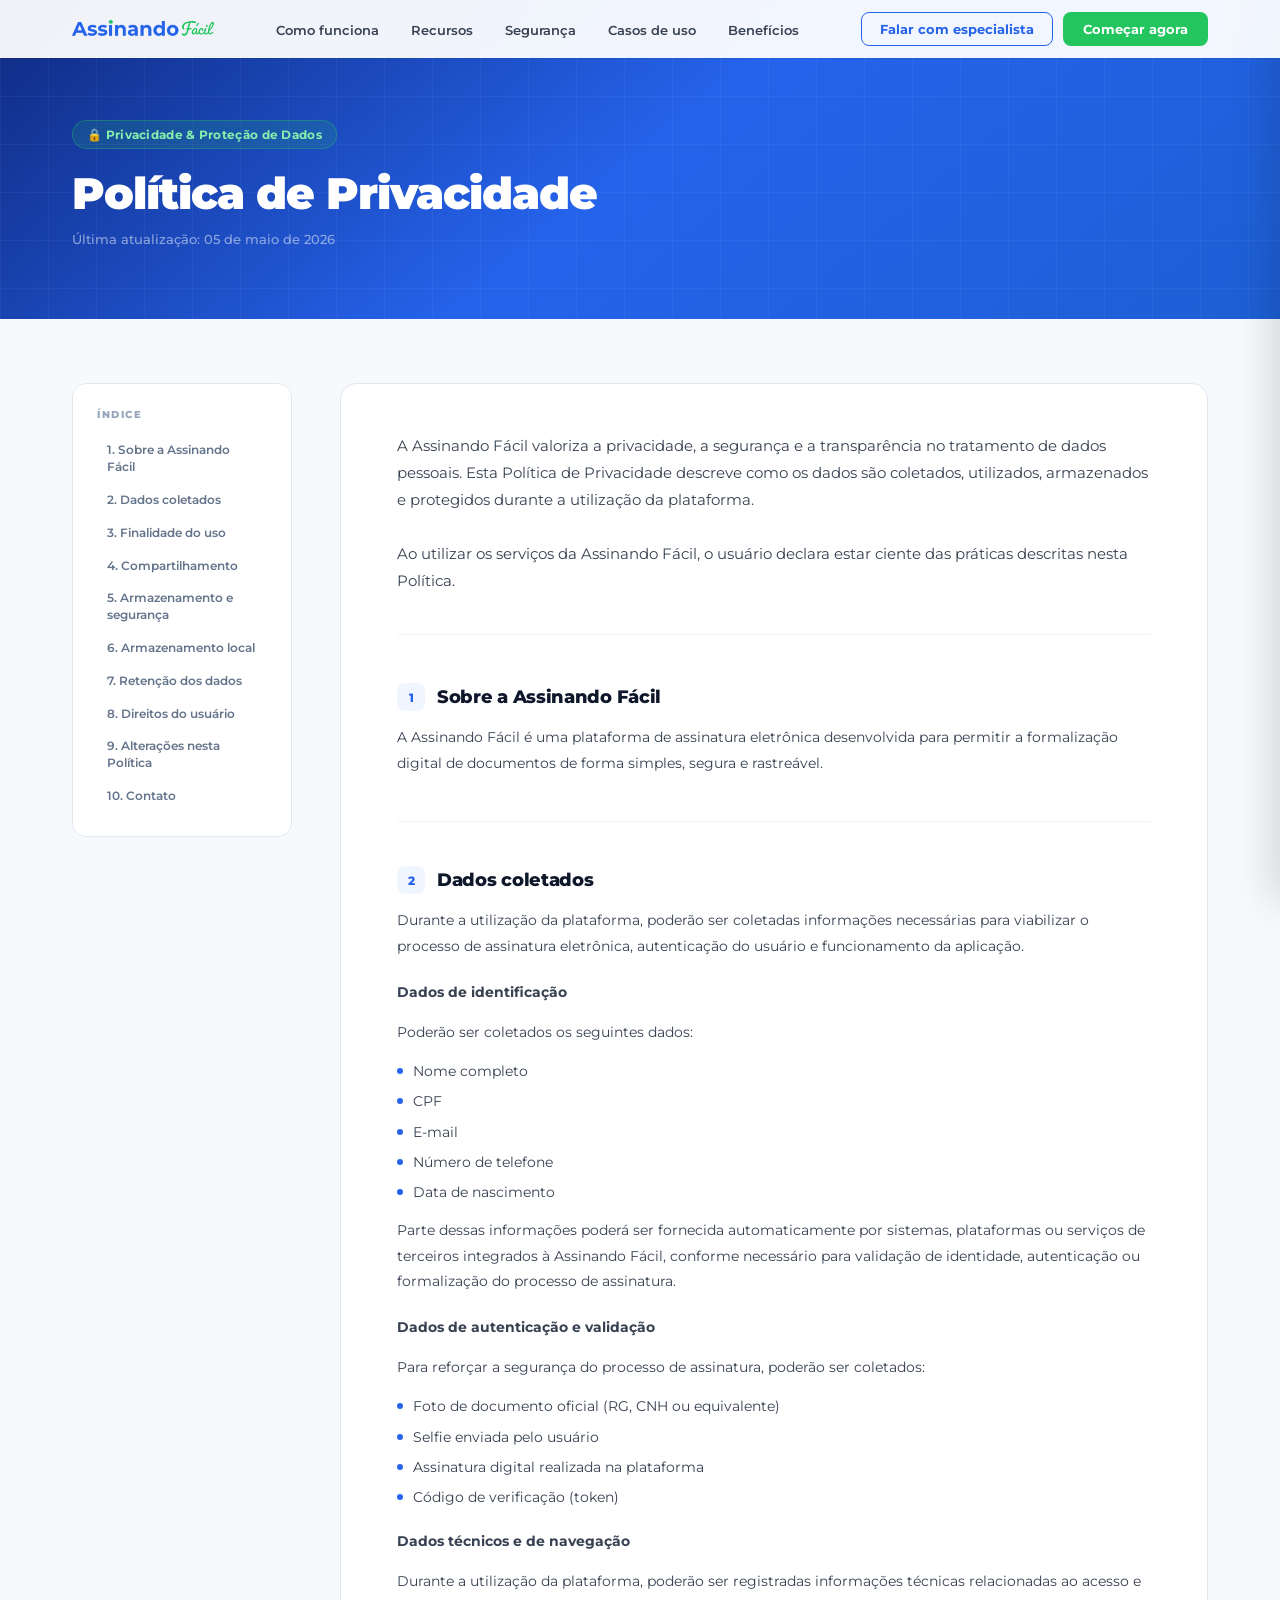
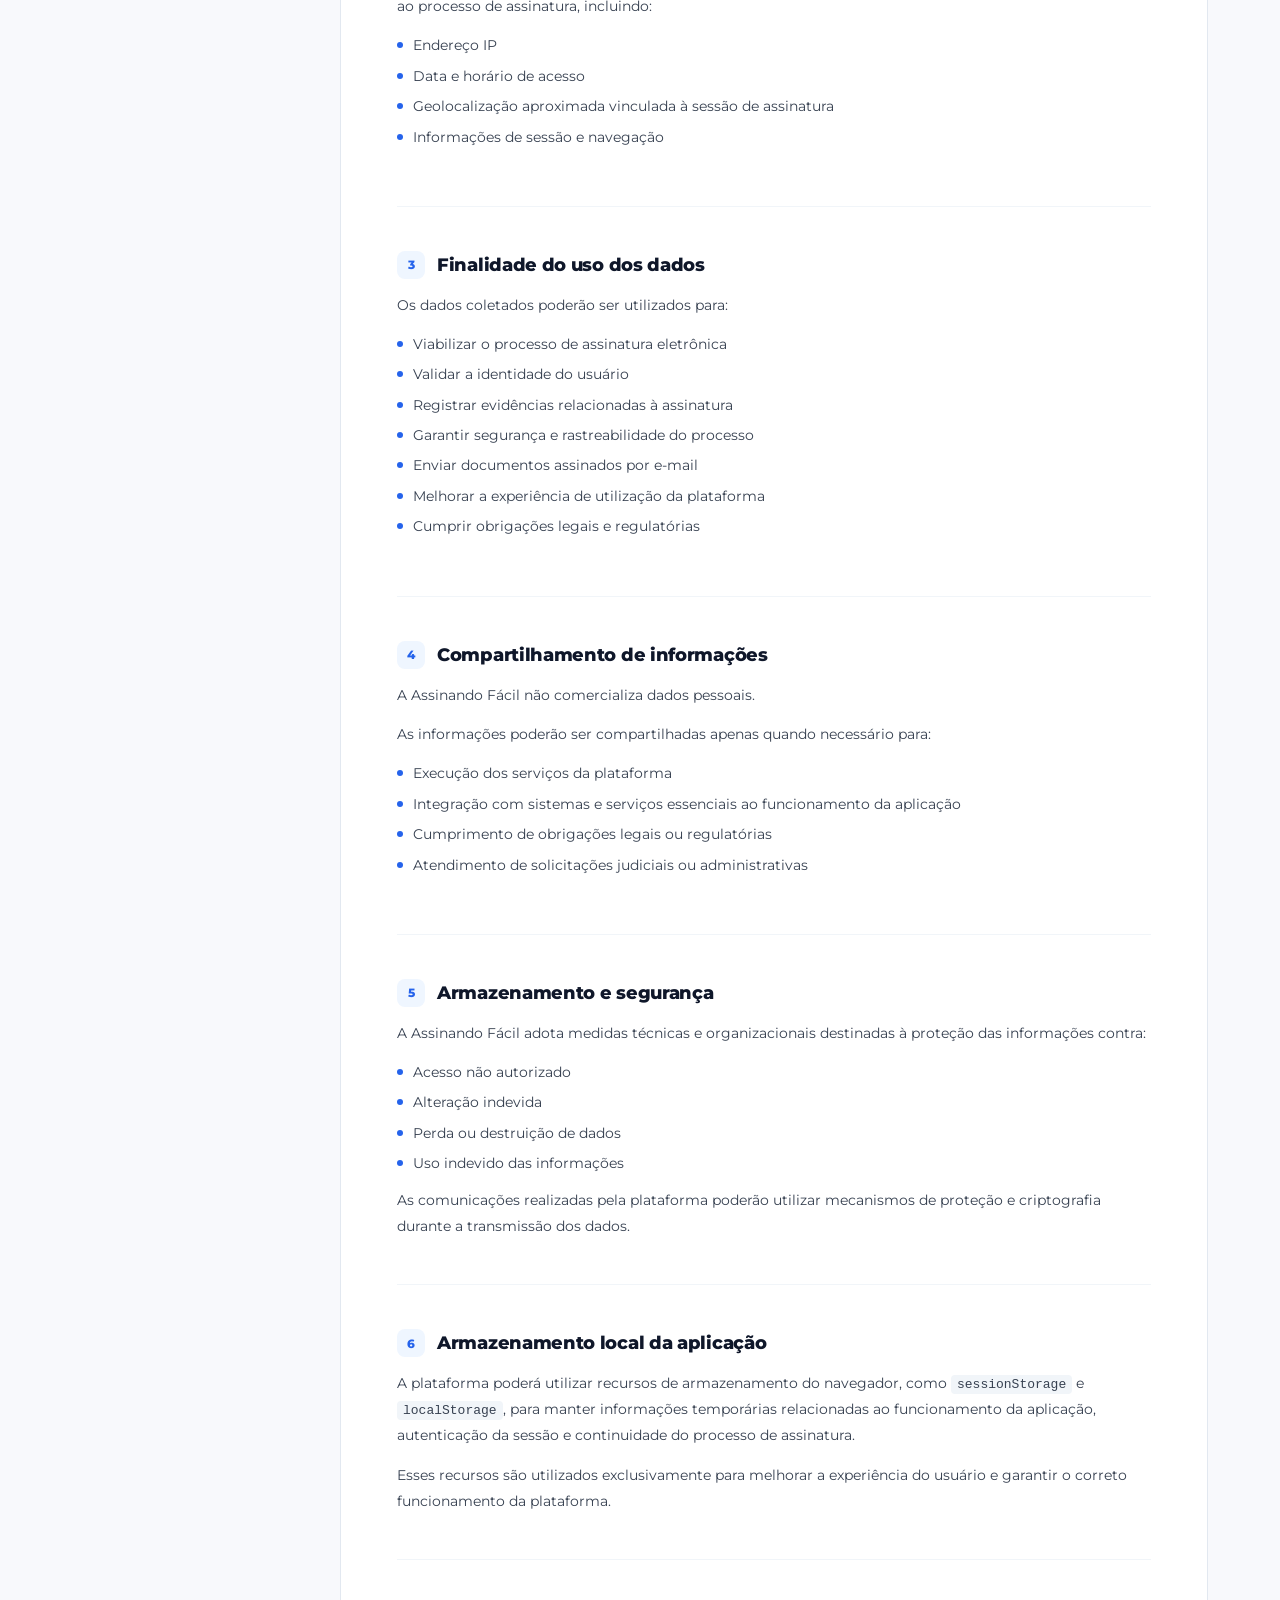
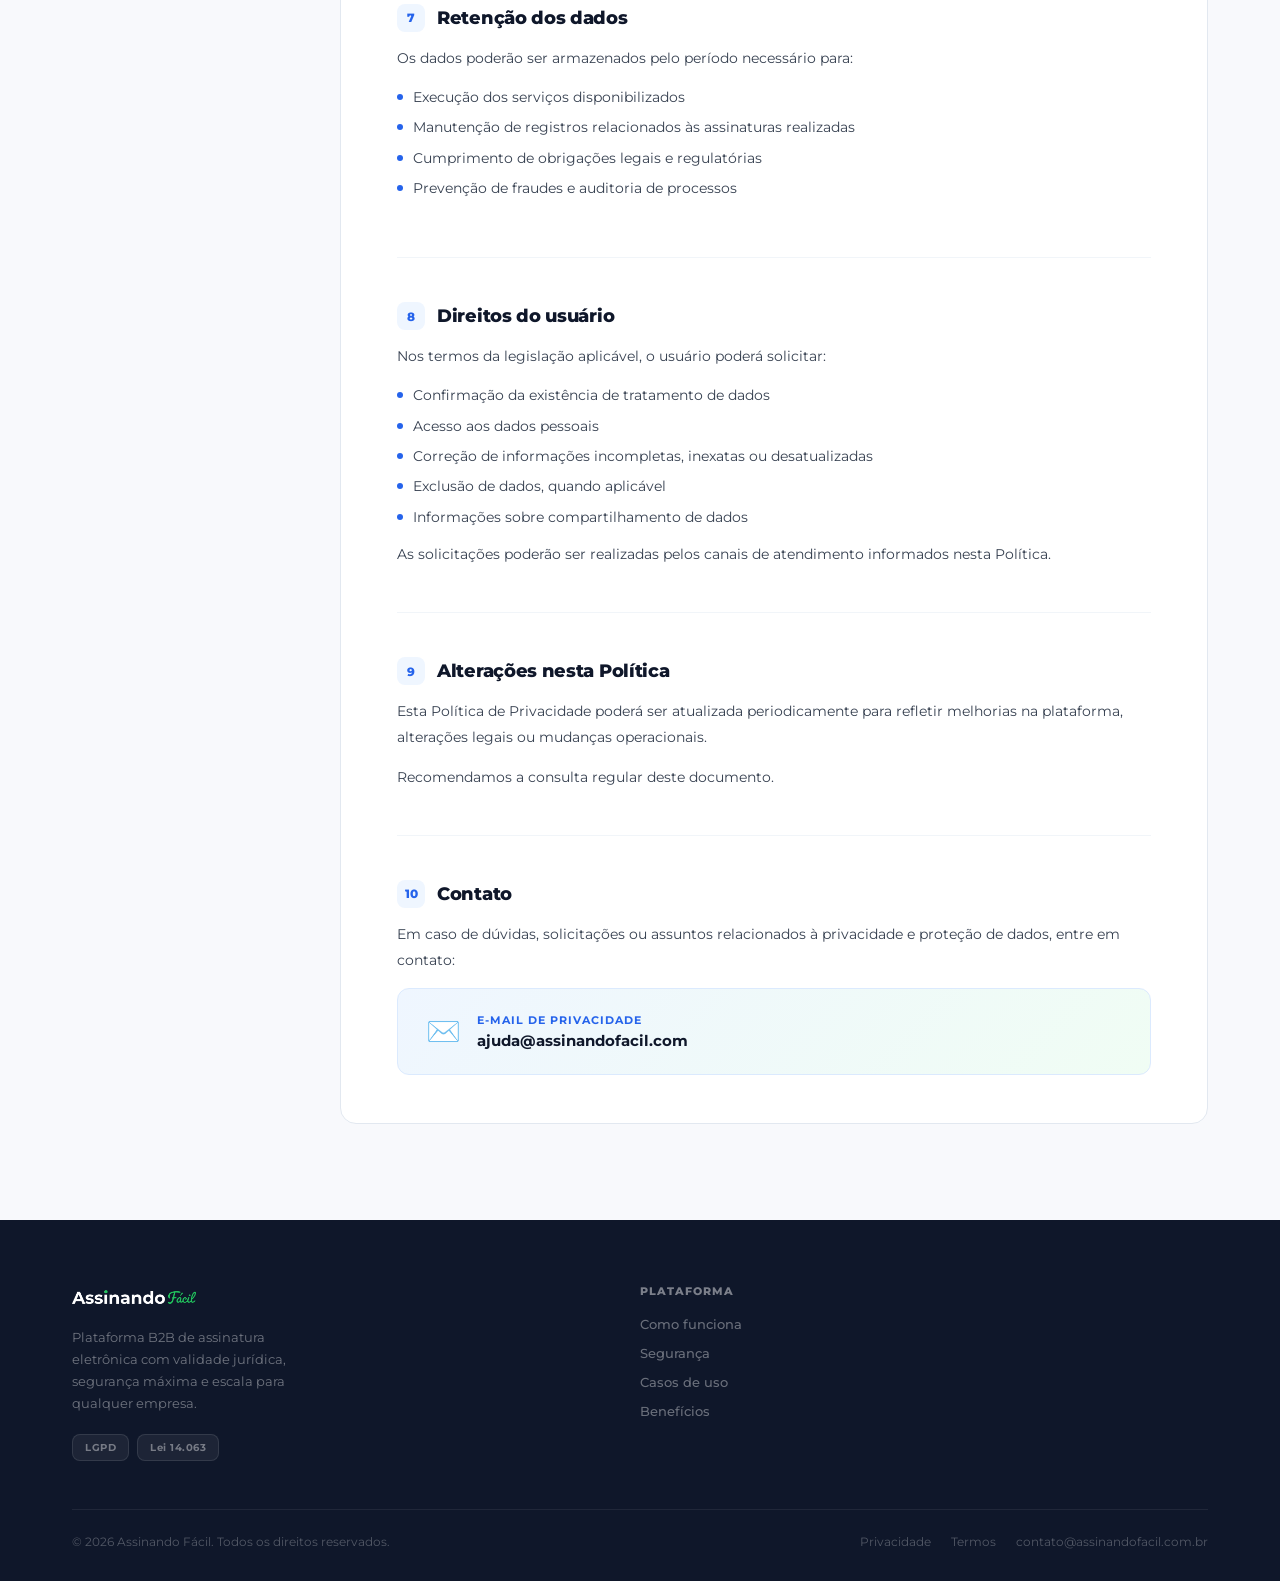
==== politica-de-privacidade/index.html @ 8077ba06 "Add legal pages: Privacy Policy and Terms of Use - Create legal.css for shared styles across legal p" ====
<!DOCTYPE html>
<html lang="pt-BR">
<head>
  <meta charset="UTF-8">
  <meta name="viewport" content="width=device-width, initial-scale=1.0">
  <title>Política de Privacidade — Assinando Fácil</title>
  <link rel="preconnect" href="https://fonts.googleapis.com">
  <link href="https://fonts.googleapis.com/css2?family=Montserrat:wght@400;500;600;700;800;900&display=swap" rel="stylesheet">
  <link rel="apple-touch-icon" sizes="180x180" href="../img/icons/apple-icon-180x180.png">
  <link rel="icon" type="image/png" sizes="32x32" href="../img/icons/favicon-32x32.png">
  <link rel="icon" type="image/png" sizes="16x16" href="../img/icons/favicon-16x16.png">
  <link rel="shortcut icon" href="../img/icons/favicon.ico">
  <link rel="manifest" href="../manifest.json">
  <meta name="theme-color" content="#ffffff">
  <link rel="stylesheet" href="../css/styles.css">
  <link rel="stylesheet" href="../css/legal.css">
</head>
<body>

<!-- NAVBAR -->
<nav id="navbar" class="scrolled">
  <div class="container">
    <div class="nav-inner">
      <a href="../" class="nav-logo">
        <img src="../img/logo.png" alt="Assinando Fácil" id="nav-logo-img">
      </a>
      <ul class="nav-links">
        <li><a href="../#how-it-works">Como funciona</a></li>
        <li><a href="../#features">Recursos</a></li>
        <li><a href="../#security">Segurança</a></li>
        <li><a href="../#use-cases">Casos de uso</a></li>
        <li><a href="../#benefits">Benefícios</a></li>
      </ul>
      <div class="nav-actions">
        <a href="https://api.whatsapp.com/send/?phone=5544991230976" target="_blank" rel="noopener" class="btn-nav-login">Falar com especialista</a>
        <a href="../#cta" class="btn-nav-cta">Começar agora</a>
      </div>
      <button class="nav-hamburger" id="nav-hamburger" aria-label="Menu" aria-expanded="false">
        <span></span><span></span><span></span>
      </button>
    </div>
  </div>
</nav>

<!-- MOBILE MENU -->
<div class="mobile-menu" id="mobile-menu" aria-hidden="true">
  <ul class="mobile-menu-links">
    <li><a href="../#how-it-works">Como funciona</a></li>
    <li><a href="../#features">Recursos</a></li>
    <li><a href="../#security">Segurança</a></li>
    <li><a href="../#use-cases">Casos de uso</a></li>
    <li><a href="../#benefits">Benefícios</a></li>
  </ul>
  <div class="mobile-menu-actions">
    <a href="https://api.whatsapp.com/send/?phone=5544991230976" target="_blank" rel="noopener" class="mobile-menu-btn-wpp">
      <svg xmlns="http://www.w3.org/2000/svg" width="18" height="18" viewBox="0 0 24 24" fill="currentColor"><path d="M17.472 14.382c-.297-.149-1.758-.867-2.03-.967-.273-.099-.471-.148-.67.15-.197.297-.767.966-.94 1.164-.173.199-.347.223-.644.075-.297-.15-1.255-.463-2.39-1.475-.883-.788-1.48-1.761-1.653-2.059-.173-.297-.018-.458.13-.606.134-.133.298-.347.446-.52.149-.174.198-.298.298-.497.099-.198.05-.371-.025-.52-.075-.149-.669-1.612-.916-2.207-.242-.579-.487-.5-.669-.51-.173-.008-.371-.01-.57-.01-.198 0-.52.074-.792.372-.272.297-1.04 1.016-1.04 2.479 0 1.462 1.065 2.875 1.213 3.074.149.198 2.096 3.2 5.077 4.487.709.306 1.262.489 1.694.625.712.227 1.36.195 1.871.118.571-.085 1.758-.719 2.006-1.413.248-.694.248-1.289.173-1.413-.074-.124-.272-.198-.57-.347m-5.421 7.403h-.004a9.87 9.87 0 01-5.031-1.378l-.361-.214-3.741.982.998-3.648-.235-.374a9.86 9.86 0 01-1.51-5.26c.001-5.45 4.436-9.884 9.888-9.884 2.64 0 5.122 1.03 6.988 2.898a9.825 9.825 0 012.893 6.994c-.003 5.45-4.437 9.884-9.885 9.884m8.413-18.297A11.815 11.815 0 0012.05 0C5.495 0 .16 5.335.157 11.892c0 2.096.547 4.142 1.588 5.945L.057 24l6.305-1.654a11.882 11.882 0 005.683 1.448h.005c6.554 0 11.89-5.335 11.893-11.893a11.821 11.821 0 00-3.48-8.413z"/></svg>
      Falar com especialista
    </a>
    <a href="../#cta" class="mobile-menu-btn-cta">Começar agora</a>
  </div>
</div>
<div class="mobile-menu-overlay" id="mobile-menu-overlay"></div>

<!-- HERO -->
<section class="legal-hero">
  <div class="container">
    <div class="legal-hero-inner">
      <div class="legal-hero-eyebrow">🔒 Privacidade &amp; Proteção de Dados</div>
      <h1 class="legal-hero-title">Política de Privacidade</h1>
      <p class="legal-hero-date">Última atualização: 05 de maio de 2026</p>
    </div>
  </div>
</section>

<!-- CONTENT -->
<div class="legal-body">
  <div class="container">
    <div class="legal-layout">

      <aside class="legal-index">
        <div class="legal-index-title">Índice</div>
        <ul class="legal-index-list">
          <li><a href="#sobre">1. Sobre a Assinando Fácil</a></li>
          <li><a href="#dados-coletados">2. Dados coletados</a></li>
          <li><a href="#finalidade">3. Finalidade do uso</a></li>
          <li><a href="#compartilhamento">4. Compartilhamento</a></li>
          <li><a href="#seguranca">5. Armazenamento e segurança</a></li>
          <li><a href="#armazenamento-local">6. Armazenamento local</a></li>
          <li><a href="#retencao">7. Retenção dos dados</a></li>
          <li><a href="#direitos">8. Direitos do usuário</a></li>
          <li><a href="#alteracoes">9. Alterações nesta Política</a></li>
          <li><a href="#contato">10. Contato</a></li>
        </ul>
      </aside>

      <article class="legal-content">

        <p class="legal-intro">
          A Assinando Fácil valoriza a privacidade, a segurança e a transparência no tratamento de dados pessoais. Esta Política de Privacidade descreve como os dados são coletados, utilizados, armazenados e protegidos durante a utilização da plataforma.<br><br>
          Ao utilizar os serviços da Assinando Fácil, o usuário declara estar ciente das práticas descritas nesta Política.
        </p>

        <div class="legal-section" id="sobre">
          <div class="legal-section-header">
            <div class="legal-section-num">1</div>
            <h2 class="legal-section-title">Sobre a Assinando Fácil</h2>
          </div>
          <p>A Assinando Fácil é uma plataforma de assinatura eletrônica desenvolvida para permitir a formalização digital de documentos de forma simples, segura e rastreável.</p>
        </div>

        <div class="legal-section" id="dados-coletados">
          <div class="legal-section-header">
            <div class="legal-section-num">2</div>
            <h2 class="legal-section-title">Dados coletados</h2>
          </div>
          <p>Durante a utilização da plataforma, poderão ser coletadas informações necessárias para viabilizar o processo de assinatura eletrônica, autenticação do usuário e funcionamento da aplicação.</p>

          <p class="legal-subsection-title">Dados de identificação</p>
          <p>Poderão ser coletados os seguintes dados:</p>
          <ul class="legal-list">
            <li>Nome completo</li>
            <li>CPF</li>
            <li>E-mail</li>
            <li>Número de telefone</li>
            <li>Data de nascimento</li>
          </ul>
          <p>Parte dessas informações poderá ser fornecida automaticamente por sistemas, plataformas ou serviços de terceiros integrados à Assinando Fácil, conforme necessário para validação de identidade, autenticação ou formalização do processo de assinatura.</p>

          <p class="legal-subsection-title">Dados de autenticação e validação</p>
          <p>Para reforçar a segurança do processo de assinatura, poderão ser coletados:</p>
          <ul class="legal-list">
            <li>Foto de documento oficial (RG, CNH ou equivalente)</li>
            <li>Selfie enviada pelo usuário</li>
            <li>Assinatura digital realizada na plataforma</li>
            <li>Código de verificação (token)</li>
          </ul>

          <p class="legal-subsection-title">Dados técnicos e de navegação</p>
          <p>Durante a utilização da plataforma, poderão ser registradas informações técnicas relacionadas ao acesso e ao processo de assinatura, incluindo:</p>
          <ul class="legal-list">
            <li>Endereço IP</li>
            <li>Data e horário de acesso</li>
            <li>Geolocalização aproximada vinculada à sessão de assinatura</li>
            <li>Informações de sessão e navegação</li>
          </ul>
        </div>

        <div class="legal-section" id="finalidade">
          <div class="legal-section-header">
            <div class="legal-section-num">3</div>
            <h2 class="legal-section-title">Finalidade do uso dos dados</h2>
          </div>
          <p>Os dados coletados poderão ser utilizados para:</p>
          <ul class="legal-list">
            <li>Viabilizar o processo de assinatura eletrônica</li>
            <li>Validar a identidade do usuário</li>
            <li>Registrar evidências relacionadas à assinatura</li>
            <li>Garantir segurança e rastreabilidade do processo</li>
            <li>Enviar documentos assinados por e-mail</li>
            <li>Melhorar a experiência de utilização da plataforma</li>
            <li>Cumprir obrigações legais e regulatórias</li>
          </ul>
        </div>

        <div class="legal-section" id="compartilhamento">
          <div class="legal-section-header">
            <div class="legal-section-num">4</div>
            <h2 class="legal-section-title">Compartilhamento de informações</h2>
          </div>
          <p>A Assinando Fácil não comercializa dados pessoais.</p>
          <p>As informações poderão ser compartilhadas apenas quando necessário para:</p>
          <ul class="legal-list">
            <li>Execução dos serviços da plataforma</li>
            <li>Integração com sistemas e serviços essenciais ao funcionamento da aplicação</li>
            <li>Cumprimento de obrigações legais ou regulatórias</li>
            <li>Atendimento de solicitações judiciais ou administrativas</li>
          </ul>
        </div>

        <div class="legal-section" id="seguranca">
          <div class="legal-section-header">
            <div class="legal-section-num">5</div>
            <h2 class="legal-section-title">Armazenamento e segurança</h2>
          </div>
          <p>A Assinando Fácil adota medidas técnicas e organizacionais destinadas à proteção das informações contra:</p>
          <ul class="legal-list">
            <li>Acesso não autorizado</li>
            <li>Alteração indevida</li>
            <li>Perda ou destruição de dados</li>
            <li>Uso indevido das informações</li>
          </ul>
          <p>As comunicações realizadas pela plataforma poderão utilizar mecanismos de proteção e criptografia durante a transmissão dos dados.</p>
        </div>

        <div class="legal-section" id="armazenamento-local">
          <div class="legal-section-header">
            <div class="legal-section-num">6</div>
            <h2 class="legal-section-title">Armazenamento local da aplicação</h2>
          </div>
          <p>A plataforma poderá utilizar recursos de armazenamento do navegador, como <code class="legal-code">sessionStorage</code> e <code class="legal-code">localStorage</code>, para manter informações temporárias relacionadas ao funcionamento da aplicação, autenticação da sessão e continuidade do processo de assinatura.</p>
          <p>Esses recursos são utilizados exclusivamente para melhorar a experiência do usuário e garantir o correto funcionamento da plataforma.</p>
        </div>

        <div class="legal-section" id="retencao">
          <div class="legal-section-header">
            <div class="legal-section-num">7</div>
            <h2 class="legal-section-title">Retenção dos dados</h2>
          </div>
          <p>Os dados poderão ser armazenados pelo período necessário para:</p>
          <ul class="legal-list">
            <li>Execução dos serviços disponibilizados</li>
            <li>Manutenção de registros relacionados às assinaturas realizadas</li>
            <li>Cumprimento de obrigações legais e regulatórias</li>
            <li>Prevenção de fraudes e auditoria de processos</li>
          </ul>
        </div>

        <div class="legal-section" id="direitos">
          <div class="legal-section-header">
            <div class="legal-section-num">8</div>
            <h2 class="legal-section-title">Direitos do usuário</h2>
          </div>
          <p>Nos termos da legislação aplicável, o usuário poderá solicitar:</p>
          <ul class="legal-list">
            <li>Confirmação da existência de tratamento de dados</li>
            <li>Acesso aos dados pessoais</li>
            <li>Correção de informações incompletas, inexatas ou desatualizadas</li>
            <li>Exclusão de dados, quando aplicável</li>
            <li>Informações sobre compartilhamento de dados</li>
          </ul>
          <p>As solicitações poderão ser realizadas pelos canais de atendimento informados nesta Política.</p>
        </div>

        <div class="legal-section" id="alteracoes">
          <div class="legal-section-header">
            <div class="legal-section-num">9</div>
            <h2 class="legal-section-title">Alterações nesta Política</h2>
          </div>
          <p>Esta Política de Privacidade poderá ser atualizada periodicamente para refletir melhorias na plataforma, alterações legais ou mudanças operacionais.</p>
          <p>Recomendamos a consulta regular deste documento.</p>
        </div>

        <div class="legal-section" id="contato">
          <div class="legal-section-header">
            <div class="legal-section-num">10</div>
            <h2 class="legal-section-title">Contato</h2>
          </div>
          <p>Em caso de dúvidas, solicitações ou assuntos relacionados à privacidade e proteção de dados, entre em contato:</p>
          <div class="legal-contact-box">
            <div class="legal-contact-icon">✉️</div>
            <div>
              <div class="legal-contact-label">E-mail de privacidade</div>
              <div class="legal-contact-email">ajuda@assinandofacil.com</div>
            </div>
          </div>
        </div>

      </article>
    </div>
  </div>
</div>

<!-- FOOTER -->
<footer>
  <div class="container">
    <div class="footer-grid">
      <div>
        <div class="footer-logo"><img src="../img/logo-branco.png" alt="Assinando Fácil"></div>
        <p class="footer-desc">Plataforma B2B de assinatura eletrônica com validade jurídica, segurança máxima e escala para qualquer empresa.</p>
        <div class="footer-seals">
          <div class="footer-seal">LGPD</div>
          <div class="footer-seal">Lei 14.063</div>
        </div>
      </div>
      <div>
        <div class="footer-col-title">Plataforma</div>
        <ul class="footer-links">
          <li><a href="../#how-it-works">Como funciona</a></li>
          <li><a href="../#security">Segurança</a></li>
          <li><a href="../#use-cases">Casos de uso</a></li>
          <li><a href="../#benefits">Benefícios</a></li>
        </ul>
      </div>
      <div></div>
    </div>
    <div class="footer-bottom">
      <p class="footer-copy">© 2026 Assinando Fácil. Todos os direitos reservados.</p>
      <nav class="footer-legal">
        <a href="../politica-de-privacidade/" aria-current="page">Privacidade</a>
        <a href="../termos-de-uso/">Termos</a>
        <a href="mailto:contato@assinandofacil.com.br">contato@assinandofacil.com.br</a>
      </nav>
    </div>
  </div>
</footer>

<script src="../js/legal.js"></script>
</body>
</html>
---- css/styles.css ----
*, *::before, *::after { box-sizing: border-box; margin: 0; padding: 0; }
html { scroll-behavior: smooth; overflow-x: hidden; }
body { font-family: 'Montserrat', sans-serif; color: #1F2937; background: #fff; overflow-x: hidden; -webkit-font-smoothing: antialiased; }
img { max-width: 100%; display: block; }
a { text-decoration: none; color: inherit; }

:root {
  --blue: #2563EB;
  --blue-dark: #1a40a5;
  --blue-light: #EFF6FF;
  --green: #22C55E;
  --green-dark: #16a34a;
  --dark: #0F172A;
  --gray: #64748B;
  --border: #E2E8F0;
  --shadow-sm: 0 1px 3px rgba(0,0,0,0.08),0 2px 8px rgba(0,0,0,0.05);
  --shadow-md: 0 4px 16px rgba(0,0,0,0.10),0 1px 4px rgba(0,0,0,0.06);
  --shadow-lg: 0 8px 32px rgba(0,0,0,0.14),0 2px 8px rgba(0,0,0,0.06);
  --radius: 10px;
  --radius-lg: 16px;
  --radius-xl: 24px;
}

.container { max-width: 1200px; margin: 0 auto; padding: 0 32px; }

/* ANIMATIONS */
@keyframes fadeUp { from { opacity:0; transform:translateY(28px); } to { opacity:1; transform:translateY(0); } }
@keyframes fadeIn { from { opacity:0; } to { opacity:1; } }
@keyframes floatCard { 0%,100% { transform:translateY(0) rotate(1deg); } 50% { transform:translateY(-12px) rotate(1deg); } }
@keyframes floatCardAlt { 0%,100% { transform:translateY(0) rotate(-1.5deg); } 50% { transform:translateY(-8px) rotate(-1.5deg); } }
@keyframes pulse-dot { 0%,100% { box-shadow:0 0 0 0 rgba(34,197,94,0.45); } 50% { box-shadow:0 0 0 7px rgba(34,197,94,0); } }
@keyframes stepCycle { 0%,14% { opacity:1; } 16%,100% { opacity:0; } }

.animate-fade-up { opacity:0; animation:fadeUp 0.7s ease forwards; }
.delay-1 { animation-delay:0.1s; } .delay-2 { animation-delay:0.2s; }
.delay-3 { animation-delay:0.3s; } .delay-4 { animation-delay:0.4s; }

.reveal { opacity:0; transform:translateY(24px); transition:opacity 0.6s ease,transform 0.6s ease; }
.reveal.visible { opacity:1; transform:translateY(0); }
.reveal-delay-1 { transition-delay:0.1s; } .reveal-delay-2 { transition-delay:0.2s; }
.reveal-delay-3 { transition-delay:0.3s; } .reveal-delay-4 { transition-delay:0.4s; }

/* NAVBAR */
#navbar { position:fixed; top:0; left:0; right:0; z-index:1000; padding:18px 0; transition:padding 0.3s,background 0.3s,box-shadow 0.3s; }
#navbar.scrolled { padding:12px 0; background:rgba(255,255,255,0.94); backdrop-filter:blur(16px); box-shadow:0 1px 0 rgba(0,0,0,0.07); }
.nav-inner { display:flex; align-items:center; justify-content:space-between; gap:24px; }
.nav-logo { display:flex; align-items:center; }
.nav-logo img { height:32px; width:auto; transition:opacity 0.2s; }
.nav-links { display:flex; align-items:center; gap:32px; list-style:none; }
.nav-links a { font-size:13px; font-weight:600; color:rgba(255,255,255,0.85); transition:color 0.2s; position:relative; }
#navbar.scrolled .nav-links a { color:#374151; }
.nav-links a::after { content:''; position:absolute; bottom:-2px; left:0; right:0; height:2px; background:var(--green); border-radius:1px; transform:scaleX(0); transition:transform 0.2s; }
.nav-links a:hover::after { transform:scaleX(1); }
.nav-links a:hover { color:white; }
#navbar.scrolled .nav-links a:hover { color:var(--blue); }
.nav-actions { display:flex; align-items:center; gap:10px; }
.btn-nav-login { padding:8px 18px; border-radius:8px; font-size:13px; font-weight:700; font-family:'Montserrat',sans-serif; cursor:pointer; text-decoration:none; border:1.5px solid rgba(255,255,255,0.4); color:white; background:transparent; transition:all 0.2s; }
#navbar.scrolled .btn-nav-login { border-color:var(--blue); color:var(--blue); }
.btn-nav-login:hover { background:rgba(255,255,255,0.15); }
#navbar.scrolled .btn-nav-login:hover { background:var(--blue-light); }
.btn-nav-cta { padding:9px 20px; border-radius:8px; font-size:13px; font-weight:700; font-family:'Montserrat',sans-serif; cursor:pointer; border:none; background:var(--green); color:white; transition:all 0.2s; text-decoration:none; }
.btn-nav-cta:hover { background:var(--green-dark); transform:translateY(-1px); box-shadow:0 4px 12px rgba(34,197,94,0.35); }
.nav-hamburger { display:none; flex-direction:column; gap:5px; cursor:pointer; padding:4px; background:none; border:none; z-index:1001; }
.nav-hamburger span { display:block; width:22px; height:2px; background:white; border-radius:1px; transition:all 0.3s; }
#navbar.scrolled .nav-hamburger span { background:var(--dark); }
.nav-hamburger.open span:nth-child(1) { transform:translateY(7px) rotate(45deg); }
.nav-hamburger.open span:nth-child(2) { opacity:0; }
.nav-hamburger.open span:nth-child(3) { transform:translateY(-7px) rotate(-45deg); }

/* MOBILE MENU */
.mobile-menu-overlay { display:none; position:fixed; inset:0; background:rgba(0,0,0,0.45); z-index:998; backdrop-filter:blur(2px); }
.mobile-menu-overlay.open { display:block; }
.mobile-menu { position:fixed; top:0; right:0; bottom:0; width:min(320px,85vw); background:white; z-index:999; transform:translateX(100%); transition:transform 0.3s cubic-bezier(0.4,0,0.2,1); padding:88px 28px 40px; display:flex; flex-direction:column; gap:32px; box-shadow:-8px 0 40px rgba(0,0,0,0.15); }
.mobile-menu.open { transform:translateX(0); }
.mobile-menu-links { list-style:none; display:flex; flex-direction:column; gap:4px; }
.mobile-menu-links a { display:block; padding:14px 0; font-size:16px; font-weight:700; color:var(--dark); text-decoration:none; border-bottom:1px solid #f1f5f9; transition:color 0.2s; }
.mobile-menu-links a:hover { color:var(--blue); }
.mobile-menu-actions { display:flex; flex-direction:column; gap:12px; margin-top:auto; }
.mobile-menu-btn-wpp { display:flex; align-items:center; justify-content:center; gap:8px; background:#25D366; color:white; padding:14px; border-radius:var(--radius); font-size:14px; font-weight:700; text-decoration:none; }
.mobile-menu-btn-cta { display:flex; align-items:center; justify-content:center; background:var(--blue); color:white; padding:14px; border-radius:var(--radius); font-size:14px; font-weight:700; text-decoration:none; }

/* HERO */
#hero { min-height:100vh; background:linear-gradient(140deg,#0f2980 0%,var(--blue) 50%,#1d5fd4 100%); position:relative; display:flex; align-items:center; overflow:hidden; padding:120px 0 80px; }
.hero-bg-grid { position:absolute; inset:0; background-image:linear-gradient(rgba(255,255,255,0.04) 1px,transparent 1px),linear-gradient(90deg,rgba(255,255,255,0.04) 1px,transparent 1px); background-size:48px 48px; pointer-events:none; }
.hero-bg-circle { position:absolute; border-radius:50%; pointer-events:none; }
.hero-bg-c1 { width:600px; height:600px; background:rgba(255,255,255,0.04); top:-200px; right:-100px; }
.hero-bg-c2 { width:400px; height:400px; background:rgba(34,197,94,0.08); bottom:-100px; left:-80px; }
.hero-inner { display:grid; grid-template-columns:1fr 1fr; gap:64px; align-items:center; position:relative; z-index:1; }
.hero-badge { display:inline-flex; align-items:center; gap:8px; background:rgba(34,197,94,0.15); border:1px solid rgba(34,197,94,0.35); border-radius:100px; padding:6px 14px; margin-bottom:24px; font-size:12px; font-weight:700; color:#86efac; letter-spacing:0.3px; }
.hero-badge-dot { width:7px; height:7px; background:var(--green); border-radius:50%; animation:pulse-dot 2s ease-in-out infinite; flex-shrink:0; }
.hero-title { font-size:clamp(36px,4vw,54px); font-weight:900; line-height:1.08; color:white; letter-spacing:-1.5px; margin-bottom:20px; }
.hero-title em { font-style:normal; color:var(--green); }
.hero-desc { font-size:16px; color:rgba(255,255,255,0.78); line-height:1.72; margin-bottom:36px; max-width:480px; }
.hero-actions { display:flex; align-items:center; gap:14px; margin-bottom:36px; flex-wrap:wrap; }
.btn-hero-primary { display:inline-flex; align-items:center; gap:8px; padding:14px 28px; background:var(--green); color:white; border:none; border-radius:var(--radius); font-family:'Montserrat',sans-serif; font-size:14px; font-weight:700; cursor:pointer; text-decoration:none; transition:all 0.2s; box-shadow:0 4px 20px rgba(34,197,94,0.4); }
.btn-hero-primary:hover { background:var(--green-dark); transform:translateY(-2px); box-shadow:0 8px 28px rgba(34,197,94,0.5); }
.btn-hero-outline { display:inline-flex; align-items:center; gap:8px; padding:13px 24px; background:rgba(255,255,255,0.1); color:white; border:1.5px solid rgba(255,255,255,0.3); border-radius:var(--radius); font-family:'Montserrat',sans-serif; font-size:14px; font-weight:700; cursor:pointer; text-decoration:none; transition:all 0.2s; }
.btn-hero-outline:hover { background:rgba(255,255,255,0.18); border-color:rgba(255,255,255,0.6); }
.hero-trust { display:flex; align-items:center; gap:24px; flex-wrap:wrap; }
.hero-trust-item { display:flex; align-items:center; gap:8px; font-size:12px; font-weight:600; color:rgba(255,255,255,0.65); }
.hero-trust-icon { width:20px; height:20px; background:rgba(34,197,94,0.2); border:1px solid rgba(34,197,94,0.4); border-radius:50%; display:flex; align-items:center; justify-content:center; font-size:10px; color:var(--green); flex-shrink:0; }

/* HERO VISUAL */
.hero-visual { position:relative; height:460px; }
.hero-card { position:absolute; background:white; border-radius:var(--radius-lg); box-shadow:var(--shadow-lg); padding:20px 24px; font-size:13px; }
.hero-card-main { width:300px; top:40px; left:20px; animation:floatCard 5s ease-in-out infinite; }
.hero-card-sm { width:220px; bottom:60px; right:0; animation:floatCardAlt 4s ease-in-out infinite 0.5s; }
.hero-card-badge { display:inline-flex; align-items:center; gap:6px; background:#dcfce7; color:var(--green-dark); font-size:11px; font-weight:700; padding:4px 10px; border-radius:20px; margin-bottom:14px; }
.hero-card-title { font-size:14px; font-weight:700; color:var(--dark); margin-bottom:12px; }
.hero-card-step { display:flex; align-items:center; gap:10px; padding:6px 0; border-bottom:1px solid #f1f5f9; font-size:12px; color:#374151; }
.hero-card-step:last-child { border-bottom:none; }
.step-check { width:20px; height:20px; border-radius:50%; display:flex; align-items:center; justify-content:center; flex-shrink:0; font-size:10px; font-weight:700; }
.step-check.done { background:var(--green); color:white; }
.step-check.active { background:#eff6ff; border:2px solid var(--blue); color:var(--blue); }
.step-check.pending { background:#f1f5f9; color:#94a3b8; }
.hero-card-notification { position:absolute; top:-5px; right:-5px; background:var(--green); color:white; font-size:10px; font-weight:700; padding:3px 8px; border-radius:20px; white-space:nowrap; }
.hero-card-sm-icon { font-size:28px; margin-bottom:8px; }
.hero-card-sm-label { font-size:11px; color:var(--gray); margin-bottom:4px; font-weight:600; }
.hero-card-sm-val { font-size:22px; font-weight:900; color:var(--dark); letter-spacing:-1px; }
.hero-card-sm-sub { font-size:11px; color:var(--green-dark); font-weight:600; margin-top:2px; }

/* SOCIAL PROOF */
#social-proof { padding:32px 0; background:#f8f9fc; border-top:1px solid var(--border); border-bottom:1px solid var(--border); }
.social-proof-inner { display:flex; align-items:center; justify-content:center; gap:48px; flex-wrap:wrap; }
.stat-item { text-align:center; }
.stat-number { font-size:28px; font-weight:900; color:var(--blue); letter-spacing:-1px; line-height:1; }
.stat-label { font-size:12px; font-weight:600; color:var(--gray); margin-top:4px; }
.stat-divider { width:1px; height:40px; background:var(--border); }

/* SECTION COMMONS */
section { padding:96px 0; }
.section-eyebrow { font-size:11px; font-weight:800; text-transform:uppercase; letter-spacing:1.5px; color:var(--blue); margin-bottom:12px; }
.section-title { font-size:clamp(28px,3vw,40px); font-weight:800; color:var(--dark); line-height:1.15; letter-spacing:-0.5px; margin-bottom:16px; }
.section-desc { font-size:16px; color:var(--gray); line-height:1.7; max-width:540px; }
.section-header { margin-bottom:64px; }
.section-header.centered { text-align:center; }
.section-header.centered .section-desc { margin:0 auto; }

/* HOW IT WORKS */
#how-it-works { background:white; }
.steps-grid { display:grid; grid-template-columns:repeat(3,1fr); gap:28px; position:relative; }
.steps-grid::before { content:''; position:absolute; top:28px; left:calc(16.5% + 20px); right:calc(16.5% + 20px); height:2px; background:linear-gradient(90deg,var(--blue) 0%,var(--green) 100%); opacity:0.18; z-index:0; }
.step-item { text-align:center; position:relative; z-index:1; }
.step-num-wrap { width:56px; height:56px; margin:0 auto 20px; }
.step-num { width:56px; height:56px; background:var(--blue-light); color:var(--blue); border-radius:50%; display:flex; align-items:center; justify-content:center; font-size:18px; font-weight:900; border:2px solid rgba(37,99,235,0.15); transition:all 0.3s; }
.step-item:hover .step-num { background:var(--blue); color:white; transform:scale(1.1); box-shadow:0 8px 20px rgba(37,99,235,0.3); }
.step-num.success { background:#dcfce7; color:var(--green-dark); border-color:rgba(34,197,94,0.2); }
.step-item:hover .step-num.success { background:var(--green); color:white; box-shadow:0 8px 20px rgba(34,197,94,0.3); }
.step-title { font-size:15px; font-weight:700; color:var(--dark); margin-bottom:8px; }
.step-desc { font-size:13px; color:var(--gray); line-height:1.6; }

/* FEATURES */
#features { background:#f8f9fc; }
.features-grid { display:grid; grid-template-columns:repeat(3,1fr); gap:20px; }
.feature-card { background:white; border-radius:var(--radius-lg); border:1px solid var(--border); padding:28px; transition:all 0.3s; position:relative; overflow:hidden; }
.feature-card::before { content:''; position:absolute; inset:0; background:linear-gradient(135deg,var(--blue-light) 0%,transparent 60%); opacity:0; transition:opacity 0.3s; }
.feature-card:hover { border-color:rgba(37,99,235,0.2); box-shadow:var(--shadow-md); transform:translateY(-4px); }
.feature-card:hover::before { opacity:1; }
.feature-icon-wrap { width:52px; height:52px; border-radius:14px; display:flex; align-items:center; justify-content:center; font-size:22px; margin-bottom:18px; position:relative; z-index:1; }
.feature-title { font-size:15px; font-weight:700; color:var(--dark); margin-bottom:8px; position:relative; z-index:1; }
.feature-desc { font-size:13px; color:var(--gray); line-height:1.65; position:relative; z-index:1; }

/* DEMO */
#demo { background:linear-gradient(160deg,#0f2980 0%,var(--blue) 100%); position:relative; overflow:hidden; }
#demo::before { content:''; position:absolute; width:500px; height:500px; background:rgba(255,255,255,0.04); border-radius:50%; top:-200px; right:-100px; }
.demo-inner { display:grid; grid-template-columns:1fr 1fr; gap:64px; align-items:center; position:relative; z-index:1; }
.demo-left .section-eyebrow { color:#86efac; }
.demo-left .section-title { color:white; }
.demo-left .section-desc { color:rgba(255,255,255,0.7); max-width:420px; }
.demo-steps { margin-top:24px; display:flex; flex-direction:column; gap:6px; }
.demo-step-btn { display:flex; align-items:flex-start; gap:12px; background:rgba(255,255,255,0.06); border:1px solid rgba(255,255,255,0.08); border-radius:12px; padding:10px 14px; cursor:pointer; transition:all 0.2s; text-align:left; width:100%; font-family:'Montserrat',sans-serif; }
.demo-step-btn:hover { background:rgba(255,255,255,0.1); border-color:rgba(255,255,255,0.15); }
.demo-step-btn.active { background:rgba(255,255,255,0.13); border-color:rgba(255,255,255,0.22); }
.demo-step-num-badge { width:24px; height:24px; border-radius:50%; background:rgba(255,255,255,0.12); color:rgba(255,255,255,0.65); font-size:11px; font-weight:800; display:flex; align-items:center; justify-content:center; flex-shrink:0; transition:all 0.2s; margin-top:1px; }
.demo-step-btn.active .demo-step-num-badge { background:var(--green); color:white; }
.demo-step-btn-title { font-size:12px; font-weight:700; color:rgba(255,255,255,0.75); margin-bottom:2px; line-height:1.3; }
.demo-step-btn.active .demo-step-btn-title { color:white; }
.demo-step-btn-desc { font-size:11px; color:rgba(255,255,255,0.42); line-height:1.4; }
.mockup-screen { display:none; }
.mockup-screen.active { display:flex; min-height:220px; }
.doc-line { height:3px; border-radius:2px; background:#e2e8f0; margin-bottom:5px; }
.mform-group { margin-bottom:9px; }
.mform-label { font-size:9px; font-weight:700; text-transform:uppercase; letter-spacing:0.5px; color:#64748b; display:block; margin-bottom:4px; }
.mform-input { display:flex; align-items:center; gap:6px; width:100%; padding:7px 10px; border:1.5px solid #e2e8f0; border-radius:7px; font-size:11px; color:#374151; background:white; font-family:'Montserrat',sans-serif; font-weight:500; }
.card-illus-wrap { display:flex; gap:12px; }
.card-illus { flex:1; }
.card-illus-label { font-size:10px; font-weight:700; color:#374151; margin-bottom:6px; }
.card-illus-btn { display:block; width:100%; margin-top:6px; padding:6px; background:#2563EB; color:white; border:none; border-radius:6px; font-size:10px; font-weight:700; font-family:'Montserrat',sans-serif; cursor:pointer; text-align:center; }
.otp-inputs { display:flex; gap:7px; justify-content:center; margin:14px 0 12px; }
.otp-box { width:30px; height:36px; border:1.5px solid #e2e8f0; border-radius:7px; background:white; }

/* DEMO MOCKUP */
.demo-mockup { background:white; border-radius:var(--radius-xl); overflow:hidden; box-shadow:0 24px 64px rgba(0,0,0,0.35); }
.mockup-topbar { background:#f8f9fc; border-bottom:1px solid var(--border); padding:12px 16px; display:flex; align-items:center; gap:8px; }
.mockup-dot { width:10px; height:10px; border-radius:50%; }
.mockup-title-bar { flex:1; background:white; border:1px solid var(--border); border-radius:20px; padding:4px 12px; font-size:11px; color:#94a3b8; margin:0 8px; }
.mockup-progress { height:3px; background:#f1f5f9; }
.mockup-progress-fill { height:3px; background:var(--blue); transition:width 0.5s ease; }
.mockup-header { padding:14px 20px; border-bottom:1px solid #f1f5f9; display:flex; align-items:center; justify-content:space-between; }
.mockup-step-title { font-size:14px; font-weight:700; color:var(--dark); }
.mockup-step-sub { font-size:11px; color:var(--gray); margin-top:1px; }
.mockup-content { display:flex; min-height:220px; }
.mockup-main { flex:1; padding:20px; }
.mockup-sidebar { width:160px; border-left:1px solid #f1f5f9; padding:16px; background:#fafbfd; }
.mockup-sidebar-title { font-size:12px; font-weight:700; margin-bottom:2px; color:var(--dark); }
.mockup-sidebar-sub { font-size:10px; color:var(--gray); margin-bottom:14px; }
.mockup-step-item { display:flex; align-items:center; gap:8px; padding:5px 0; }
.mockup-step-dot { width:18px; height:18px; border-radius:50%; display:flex; align-items:center; justify-content:center; font-size:8px; font-weight:700; flex-shrink:0; }
.mockup-step-dot.done { background:var(--green); color:white; }
.mockup-step-dot.active { border:2px solid var(--blue); color:var(--blue); background:white; }
.mockup-step-dot.pending { background:#f1f5f9; color:#cbd5e1; }
.mockup-step-label { font-size:10px; }
.mockup-step-label.done { color:var(--green-dark); font-weight:600; }
.mockup-step-label.active { color:var(--blue); font-weight:700; }
.mockup-step-label.pending { color:var(--gray); }
.mockup-step-connector { width:2px; height:6px; background:#e2e8f0; margin:0 0 0 8px; border-radius:1px; }
.mockup-step-connector.done { background:var(--green); opacity:0.4; }

/* SECURITY */
#security { background:var(--dark); }
.security-inner { display:grid; grid-template-columns:1fr 1fr; gap:80px; align-items:center; }
.security-eyebrow { font-size:11px; font-weight:800; text-transform:uppercase; letter-spacing:1.5px; color:var(--green); margin-bottom:12px; }
.security-title { font-size:clamp(26px,3vw,38px); font-weight:800; color:white; line-height:1.15; letter-spacing:-0.5px; margin-bottom:18px; }
.security-desc { font-size:15px; color:rgba(255,255,255,0.6); line-height:1.75; margin-bottom:32px; }
.compliance-box { background:rgba(255,255,255,0.05); border:1px solid rgba(255,255,255,0.08); border-radius:14px; padding:20px 24px; }
.compliance-title { font-size:11px; font-weight:700; color:var(--green); text-transform:uppercase; letter-spacing:1px; margin-bottom:14px; }
.compliance-item { display:flex; align-items:center; gap:10px; margin-bottom:10px; }
.compliance-check { width:18px; height:18px; border-radius:50%; background:rgba(34,197,94,0.18); display:flex; align-items:center; justify-content:center; flex-shrink:0; font-size:9px; color:var(--green); font-weight:700; }
.compliance-text { font-size:13px; color:rgba(255,255,255,0.75); }
.security-cards { display:grid; grid-template-columns:1fr 1fr; gap:14px; }
.security-card { background:rgba(255,255,255,0.04); border:1px solid rgba(255,255,255,0.07); border-radius:16px; padding:24px; transition:background 0.25s; }
.security-card:hover { background:rgba(255,255,255,0.08); }
.security-card-icon { width:44px; height:44px; border-radius:12px; background:rgba(37,99,235,0.25); display:flex; align-items:center; justify-content:center; font-size:18px; margin-bottom:14px; }
.security-card-title { font-size:14px; font-weight:700; color:white; margin-bottom:7px; line-height:1.3; }
.security-card-desc { font-size:12px; color:rgba(255,255,255,0.5); line-height:1.6; }

/* USE CASES */
#use-cases { background:white; }
.use-cases-tabs { display:flex; gap:6px; margin-bottom:40px; flex-wrap:wrap; }
.use-case-tab { padding:9px 18px; border-radius:99px; font-size:13px; font-weight:600; font-family:'Montserrat',sans-serif; cursor:pointer; border:1.5px solid var(--border); background:white; color:#374151; transition:all 0.2s; }
.use-case-tab.active { background:var(--blue); color:white; border-color:var(--blue); }
.use-case-tab:hover:not(.active) { border-color:var(--blue); color:var(--blue); }
.use-case-panel { display:none; }
.use-case-panel.active { display:grid; grid-template-columns:1fr 1fr; gap:56px; align-items:center; animation:fadeIn 0.3s ease; }
.use-case-tags { display:flex; gap:8px; flex-wrap:wrap; margin-bottom:20px; }
.use-case-tag { background:var(--blue-light); color:var(--blue); font-size:12px; font-weight:600; padding:4px 12px; border-radius:99px; }
.use-case-title { font-size:26px; font-weight:800; color:var(--dark); margin-bottom:14px; letter-spacing:-0.3px; }
.use-case-desc { font-size:15px; color:var(--gray); line-height:1.75; margin-bottom:28px; }
.use-case-features { display:flex; flex-direction:column; gap:10px; }
.use-case-feat { display:flex; align-items:center; gap:10px; font-size:14px; color:#374151; }
.use-case-feat-check { width:20px; height:20px; border-radius:50%; background:rgba(34,197,94,0.15); display:flex; align-items:center; justify-content:center; font-size:10px; color:var(--green); font-weight:700; flex-shrink:0; }
.use-case-visual { background:#f8f9fc; border-radius:20px; padding:32px; border:1px solid var(--border); min-height:280px; display:flex; align-items:center; justify-content:center; }

/* BENEFITS */
#benefits { background:#f8f9fc; }
.benefits-grid { display:grid; grid-template-columns:repeat(3,1fr); gap:20px; }
.benefit-card { background:white; border-radius:var(--radius-lg); padding:28px; border:1px solid var(--border); transition:all 0.25s; }
.benefit-card:hover { transform:translateY(-3px); box-shadow:var(--shadow-md); }
.benefit-icon { width:48px; height:48px; border-radius:14px; display:flex; align-items:center; justify-content:center; font-size:20px; margin-bottom:16px; }
.benefit-title { font-size:16px; font-weight:700; color:var(--dark); margin-bottom:8px; }
.benefit-desc { font-size:13px; color:var(--gray); line-height:1.7; }
.logos-strip { margin-top:60px; text-align:center; }
.logos-label { font-size:11px; font-weight:700; text-transform:uppercase; letter-spacing:1.5px; color:#CBD5E1; margin-bottom:28px; }
.logos-row { display:flex; justify-content:center; gap:12px; flex-wrap:wrap; }
.logo-pill { background:#F1F5F9; border-radius:8px; padding:9px 20px; font-size:12px; font-weight:700; color:#94A3B8; letter-spacing:0.5px; }

/* CTA */
#cta { background:linear-gradient(135deg,var(--blue) 0%,#1d4ed8 100%); position:relative; overflow:hidden; }
#cta::before { content:''; position:absolute; width:440px; height:440px; background:rgba(255,255,255,0.05); border-radius:50%; top:-140px; right:-100px; }
#cta::after { content:''; position:absolute; width:300px; height:300px; background:rgba(255,255,255,0.04); border-radius:50%; bottom:-80px; left:-60px; }
.cta-inner { text-align:center; position:relative; z-index:1; max-width:680px; margin:0 auto; }
.cta-badge { display:inline-flex; align-items:center; gap:8px; background:rgba(255,255,255,0.12); border-radius:99px; padding:6px 16px; margin-bottom:28px; font-size:12px; font-weight:600; color:white; }
.cta-badge-dot { width:7px; height:7px; border-radius:50%; background:var(--green); animation:pulse-dot 2s ease-in-out infinite; }
.cta-title { font-size:clamp(30px,4.5vw,50px); font-weight:900; color:white; line-height:1.1; margin-bottom:20px; letter-spacing:-1px; }
.cta-desc { font-size:17px; color:rgba(255,255,255,0.8); line-height:1.7; margin-bottom:44px; }
.cta-actions { display:flex; gap:14px; justify-content:center; flex-wrap:wrap; margin-bottom:32px; }
.btn-cta-primary { background:var(--green); color:white; padding:15px 34px; border-radius:var(--radius); font-size:15px; font-weight:700; display:inline-flex; align-items:center; gap:8px; box-shadow:0 4px 20px rgba(34,197,94,0.55); transition:transform 0.2s; text-decoration:none; }
.btn-cta-primary:hover { transform:translateY(-2px); }
.btn-cta-outline { background:rgba(255,255,255,0.12); color:white; padding:15px 34px; border-radius:var(--radius); font-size:15px; font-weight:600; border:1.5px solid rgba(255,255,255,0.25); backdrop-filter:blur(8px); transition:background 0.2s; text-decoration:none; }
.btn-cta-outline:hover { background:rgba(255,255,255,0.2); }
.cta-trust { display:flex; justify-content:center; gap:28px; flex-wrap:wrap; }
.cta-trust-item { display:flex; align-items:center; gap:7px; font-size:12px; color:rgba(255,255,255,0.7); font-weight:500; }
.cta-check { color:var(--green); font-size:13px; font-weight:700; }
.cta-specialists { display:flex; align-items:center; justify-content:center; gap:14px; margin-bottom:36px; background:rgba(255,255,255,0.08); border:1px solid rgba(255,255,255,0.14); border-radius:16px; padding:14px 24px; width:fit-content; margin-left:auto; margin-right:auto; backdrop-filter:blur(8px); }
.cta-spec-avatars { display:flex; }
.cta-spec-avatar { width:36px; height:36px; border-radius:50%; border:2px solid rgba(255,255,255,0.3); background:var(--blue); display:flex; align-items:center; justify-content:center; font-size:16px; margin-left:-10px; }
.cta-spec-avatar:first-child { margin-left:0; }
.cta-spec-info { display:flex; flex-direction:column; gap:2px; text-align:left; }
.cta-spec-online { font-size:13px; font-weight:700; color:white; display:flex; align-items:center; gap:6px; }
.cta-spec-dot { width:8px; height:8px; border-radius:50%; background:#22C55E; display:inline-block; animation:pulse-dot 2s ease-in-out infinite; }
.cta-spec-time { font-size:11px; color:rgba(255,255,255,0.6); }

/* FOOTER */
footer { background:var(--dark); padding:64px 0 32px; }
.footer-grid { display:grid; grid-template-columns:2fr 1fr 1fr; gap:48px; padding-bottom:48px; border-bottom:1px solid rgba(255,255,255,0.07); }
.footer-logo img { height:28px; width:auto; margin-bottom:14px; }
.footer-desc { font-size:13px; color:rgba(255,255,255,0.4); line-height:1.7; max-width:260px; margin-bottom:20px; }
.footer-seals { display:flex; gap:8px; }
.footer-seal { background:rgba(255,255,255,0.06); border:1px solid rgba(255,255,255,0.1); border-radius:8px; padding:6px 12px; font-size:10px; font-weight:700; color:rgba(255,255,255,0.4); letter-spacing:0.5px; }
.footer-col-title { font-size:11px; font-weight:800; text-transform:uppercase; letter-spacing:1px; color:rgba(255,255,255,0.45); margin-bottom:16px; }
.footer-links { list-style:none; display:flex; flex-direction:column; gap:10px; }
.footer-links a { color:rgba(255,255,255,0.38); font-size:13px; font-weight:500; transition:color 0.2s; }
.footer-links a:hover { color:white; }
.footer-bottom { padding-top:24px; display:flex; align-items:center; justify-content:space-between; gap:16px; flex-wrap:wrap; }
.footer-copy { font-size:12px; color:rgba(255,255,255,0.28); }
.footer-legal { display:flex; gap:20px; }
.footer-legal a { font-size:12px; color:rgba(255,255,255,0.28); transition:color 0.2s; }
.footer-legal a:hover { color:rgba(255,255,255,0.6); }

/* RESPONSIVE */
@media(max-width:1024px) {
  .hero-inner { grid-template-columns:1fr; }
  .hero-visual { display:none; }
  .demo-inner { grid-template-columns:1fr; }
  .security-inner { grid-template-columns:1fr; gap:48px; }
  .contact-inner { grid-template-columns:1fr; }
  .footer-grid { grid-template-columns:1fr 1fr; }
}
@media(max-width:768px) {
  .container { padding:0 20px; }
  section { padding:64px 0; overflow-x:hidden; }
  #hero { padding-top:80px; padding-bottom:60px; }
  .nav-links,.nav-actions { display:none; }
  .nav-hamburger { display:flex; }
  .features-grid { grid-template-columns:1fr; }
  .steps-grid { grid-template-columns:1fr; }
  .steps-grid::before { display:none; }
  .benefits-grid { grid-template-columns:1fr; }
  .security-cards { grid-template-columns:1fr; }
  .footer-grid { grid-template-columns:1fr; gap:32px; }
  .footer-bottom { flex-direction:column; text-align:center; }
  .use-case-panel.active { grid-template-columns:1fr; }
  .mockup-sidebar { display:none; }
}
---- css/legal.css ----
/* Legal pages — shared styles (privacy policy, terms of use) */

/* overflow-x: hidden on html breaks position:sticky — clip fixes it */
html, body { overflow-x: clip; }

body { background: #f8f9fc; }

/* ─── Hero ─────────────────────────────────────────────── */
.legal-hero {
  background: linear-gradient(140deg, #0f2980 0%, #2563EB 50%, #1d5fd4 100%);
  padding: 120px 0 72px;
  position: relative;
  overflow: hidden;
}
.legal-hero::before {
  content: '';
  position: absolute;
  inset: 0;
  background-image:
    linear-gradient(rgba(255,255,255,0.04) 1px, transparent 1px),
    linear-gradient(90deg, rgba(255,255,255,0.04) 1px, transparent 1px);
  background-size: 48px 48px;
  pointer-events: none;
}
.legal-hero-inner { position: relative; z-index: 1; }

.legal-hero-eyebrow {
  display: inline-flex;
  align-items: center;
  gap: 8px;
  background: rgba(34,197,94,0.15);
  border: 1px solid rgba(34,197,94,0.35);
  border-radius: 100px;
  padding: 6px 14px;
  margin-bottom: 20px;
  font-size: 12px;
  font-weight: 700;
  color: #86efac;
  letter-spacing: 0.3px;
}
.legal-hero-title {
  font-size: clamp(28px, 3.5vw, 44px);
  font-weight: 900;
  color: white;
  line-height: 1.1;
  letter-spacing: -1px;
  margin-bottom: 14px;
}
.legal-hero-date {
  font-size: 13px;
  color: rgba(255,255,255,0.5);
  font-weight: 500;
}

/* ─── Body layout ───────────────────────────────────────── */
.legal-body { padding: 64px 0 96px; }

.legal-layout {
  display: grid;
  grid-template-columns: 220px 1fr;
  gap: 48px;
  align-items: start;
}

/* ─── Sidebar index ──────────────────────────────────────── */
.legal-index {
  position: sticky;
  top: 92px;
  background: white;
  border: 1px solid #E2E8F0;
  border-radius: 14px;
  padding: 24px;
}
.legal-index-title {
  font-size: 10px;
  font-weight: 800;
  text-transform: uppercase;
  letter-spacing: 1.5px;
  color: #94a3b8;
  margin-bottom: 14px;
}
.legal-index-list {
  list-style: none;
  display: flex;
  flex-direction: column;
  gap: 2px;
}
.legal-index-list a {
  display: block;
  padding: 7px 10px;
  font-size: 12px;
  font-weight: 600;
  color: #64748b;
  border-radius: 8px;
  transition: all 0.15s;
  line-height: 1.4;
}
.legal-index-list a:hover { background: #EFF6FF; color: #2563EB; }

/* ─── Content ───────────────────────────────────────────── */
.legal-content {
  background: white;
  border-radius: 16px;
  border: 1px solid #E2E8F0;
  padding: 48px 56px;
}

.legal-intro {
  font-size: 15px;
  color: #374151;
  line-height: 1.8;
  margin-bottom: 48px;
  padding-bottom: 40px;
  border-bottom: 1px solid #f1f5f9;
}

/* ─── Sections ──────────────────────────────────────────── */
.legal-section {
  margin-bottom: 44px;
  padding-bottom: 44px;
  border-bottom: 1px solid #f1f5f9;
  scroll-margin-top: 100px;
}
.legal-section:last-child {
  border-bottom: none;
  margin-bottom: 0;
  padding-bottom: 0;
}

.legal-section-header {
  display: flex;
  align-items: center;
  gap: 12px;
  margin-bottom: 14px;
}
.legal-section-num {
  display: inline-flex;
  align-items: center;
  justify-content: center;
  width: 28px;
  height: 28px;
  background: #EFF6FF;
  color: #2563EB;
  border-radius: 8px;
  font-size: 12px;
  font-weight: 800;
  flex-shrink: 0;
}
.legal-section-title {
  font-size: 18px;
  font-weight: 800;
  color: #0F172A;
  letter-spacing: -0.3px;
  margin-bottom: 0;
}

.legal-section p {
  font-size: 14px;
  color: #374151;
  line-height: 1.85;
  margin-bottom: 14px;
}
.legal-section p:last-child { margin-bottom: 0; }

.legal-subsection-title {
  font-size: 13px;
  font-weight: 700;
  color: #0F172A;
  margin: 20px 0 8px;
}

.legal-list {
  list-style: none;
  display: flex;
  flex-direction: column;
  gap: 8px;
  margin-bottom: 14px;
}
.legal-list li {
  display: flex;
  align-items: flex-start;
  gap: 10px;
  font-size: 14px;
  color: #374151;
  line-height: 1.6;
}
.legal-list li::before {
  content: '';
  width: 6px;
  height: 6px;
  background: #2563EB;
  border-radius: 50%;
  margin-top: 8px;
  flex-shrink: 0;
}

/* ─── Contact box ───────────────────────────────────────── */
.legal-contact-box {
  background: linear-gradient(135deg, #EFF6FF 0%, #f0fdf4 100%);
  border: 1px solid #dbeafe;
  border-radius: 12px;
  padding: 24px 28px;
  display: flex;
  align-items: center;
  gap: 16px;
  margin-top: 8px;
}
.legal-contact-icon { font-size: 28px; flex-shrink: 0; }
.legal-contact-label {
  font-size: 11px;
  font-weight: 700;
  text-transform: uppercase;
  letter-spacing: 1px;
  color: #2563EB;
  margin-bottom: 4px;
}
.legal-contact-email { font-size: 15px; font-weight: 700; color: #0F172A; }

/* ─── Code inline ───────────────────────────────────────── */
.legal-code {
  background: #f1f5f9;
  padding: 2px 6px;
  border-radius: 4px;
  font-size: 13px;
  font-family: monospace;
}

/* ─── Responsive ────────────────────────────────────────── */
@media (max-width: 900px) {
  .legal-layout { grid-template-columns: 1fr; }
  .legal-index { display: none; }
  .legal-content { padding: 32px 24px; }
}
@media (max-width: 768px) {
  .legal-hero { padding: 100px 0 56px; }
}
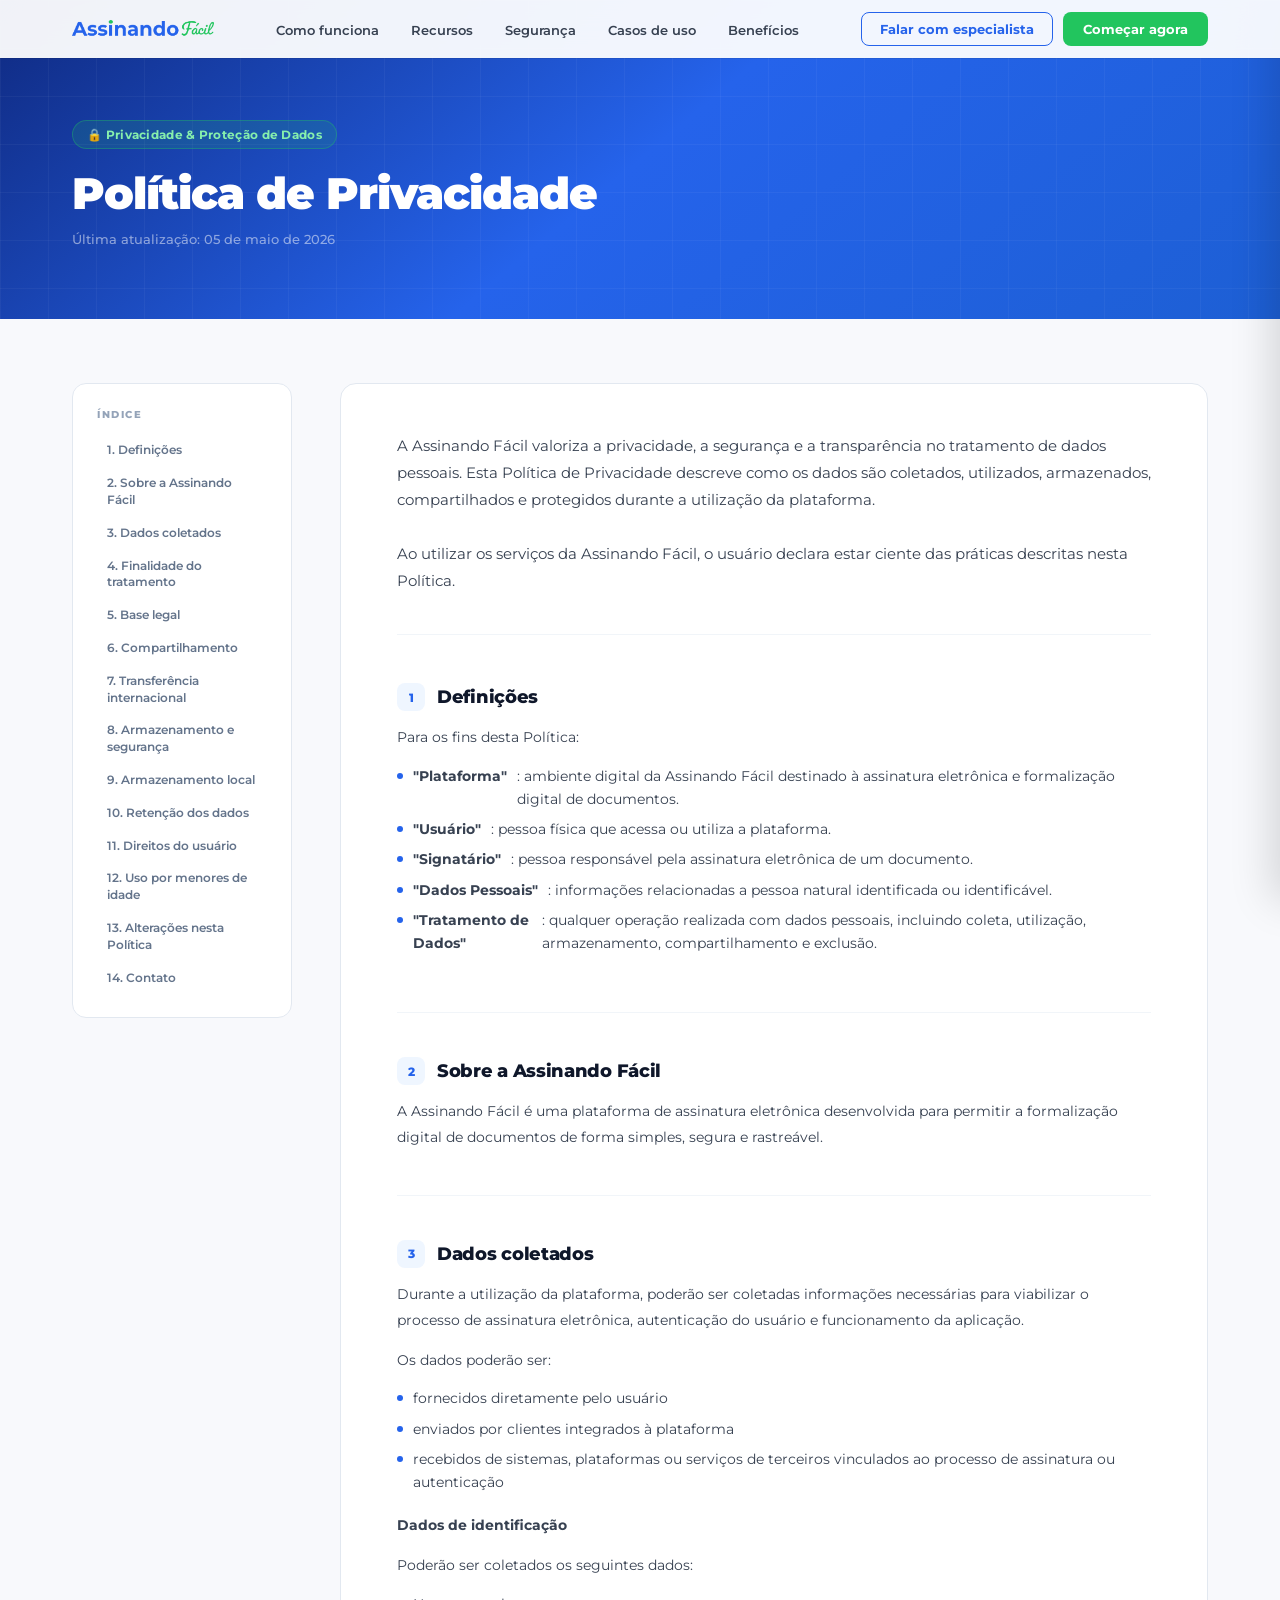
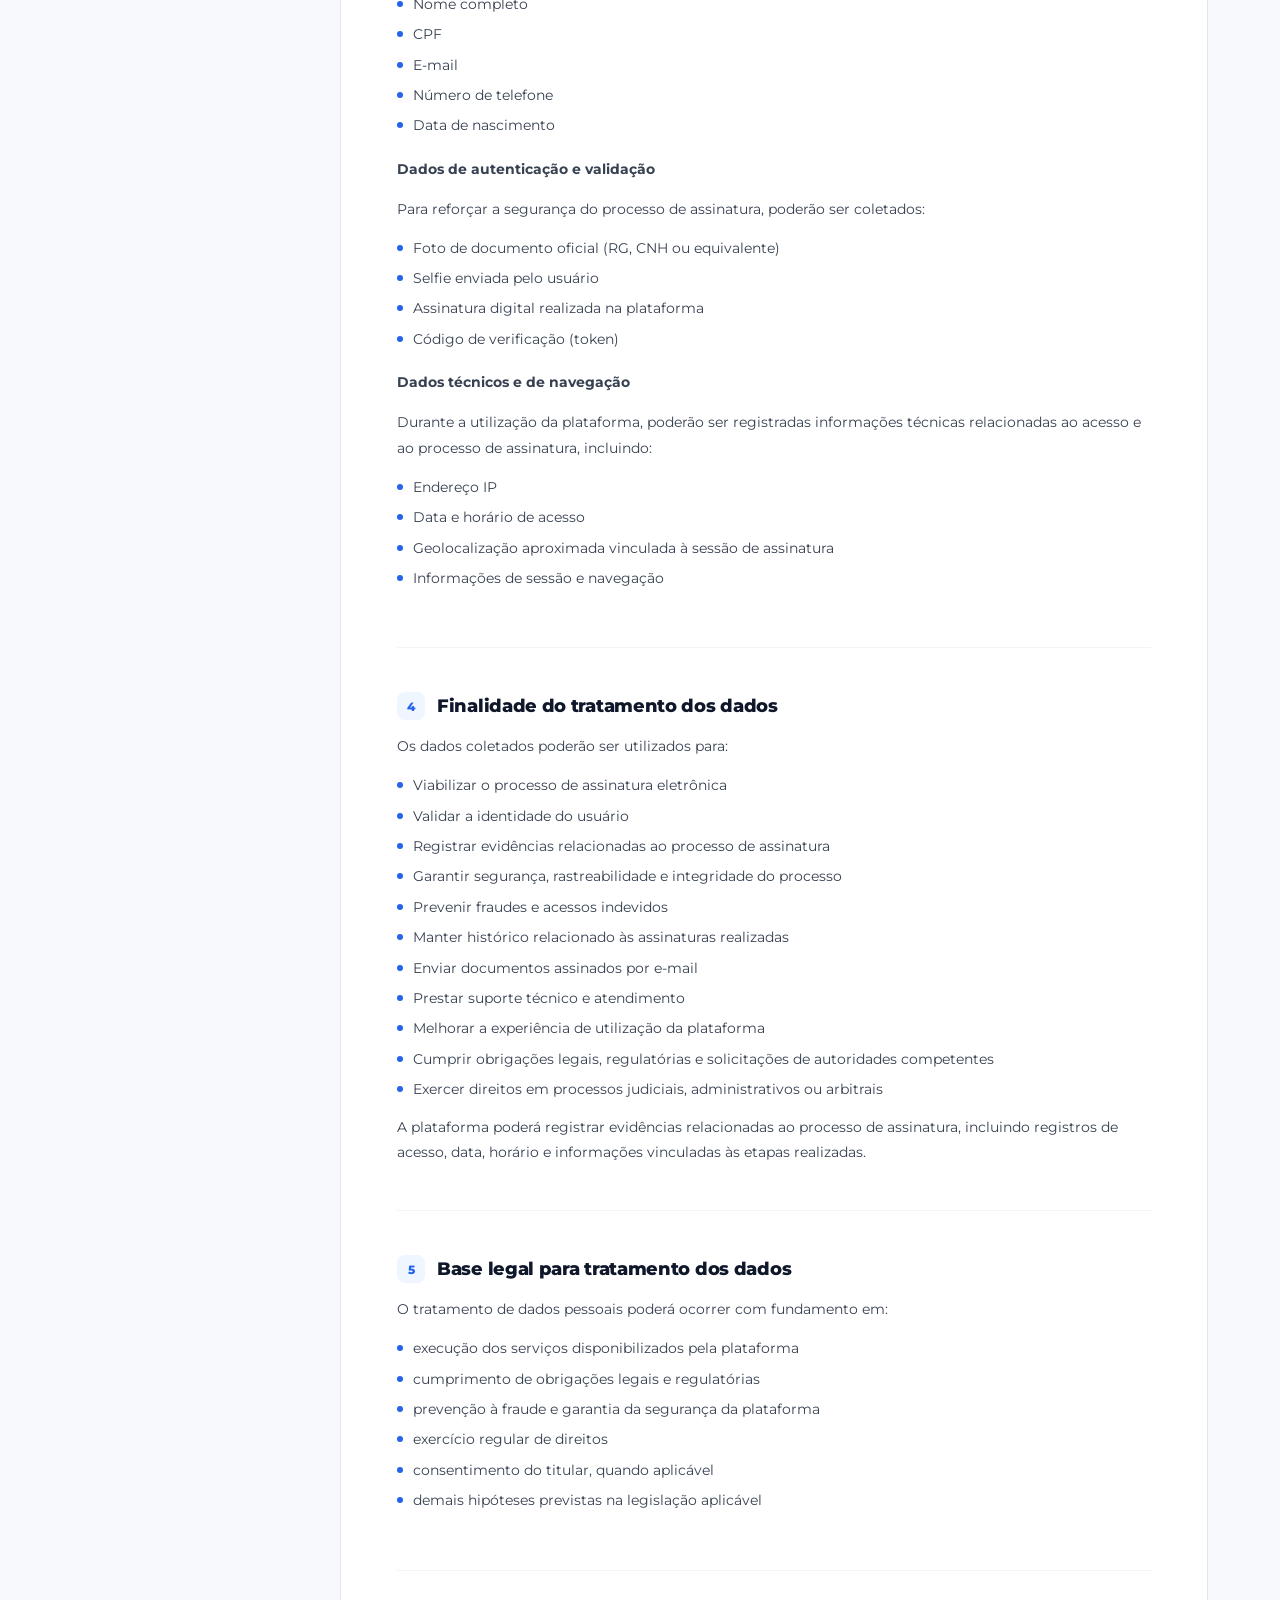
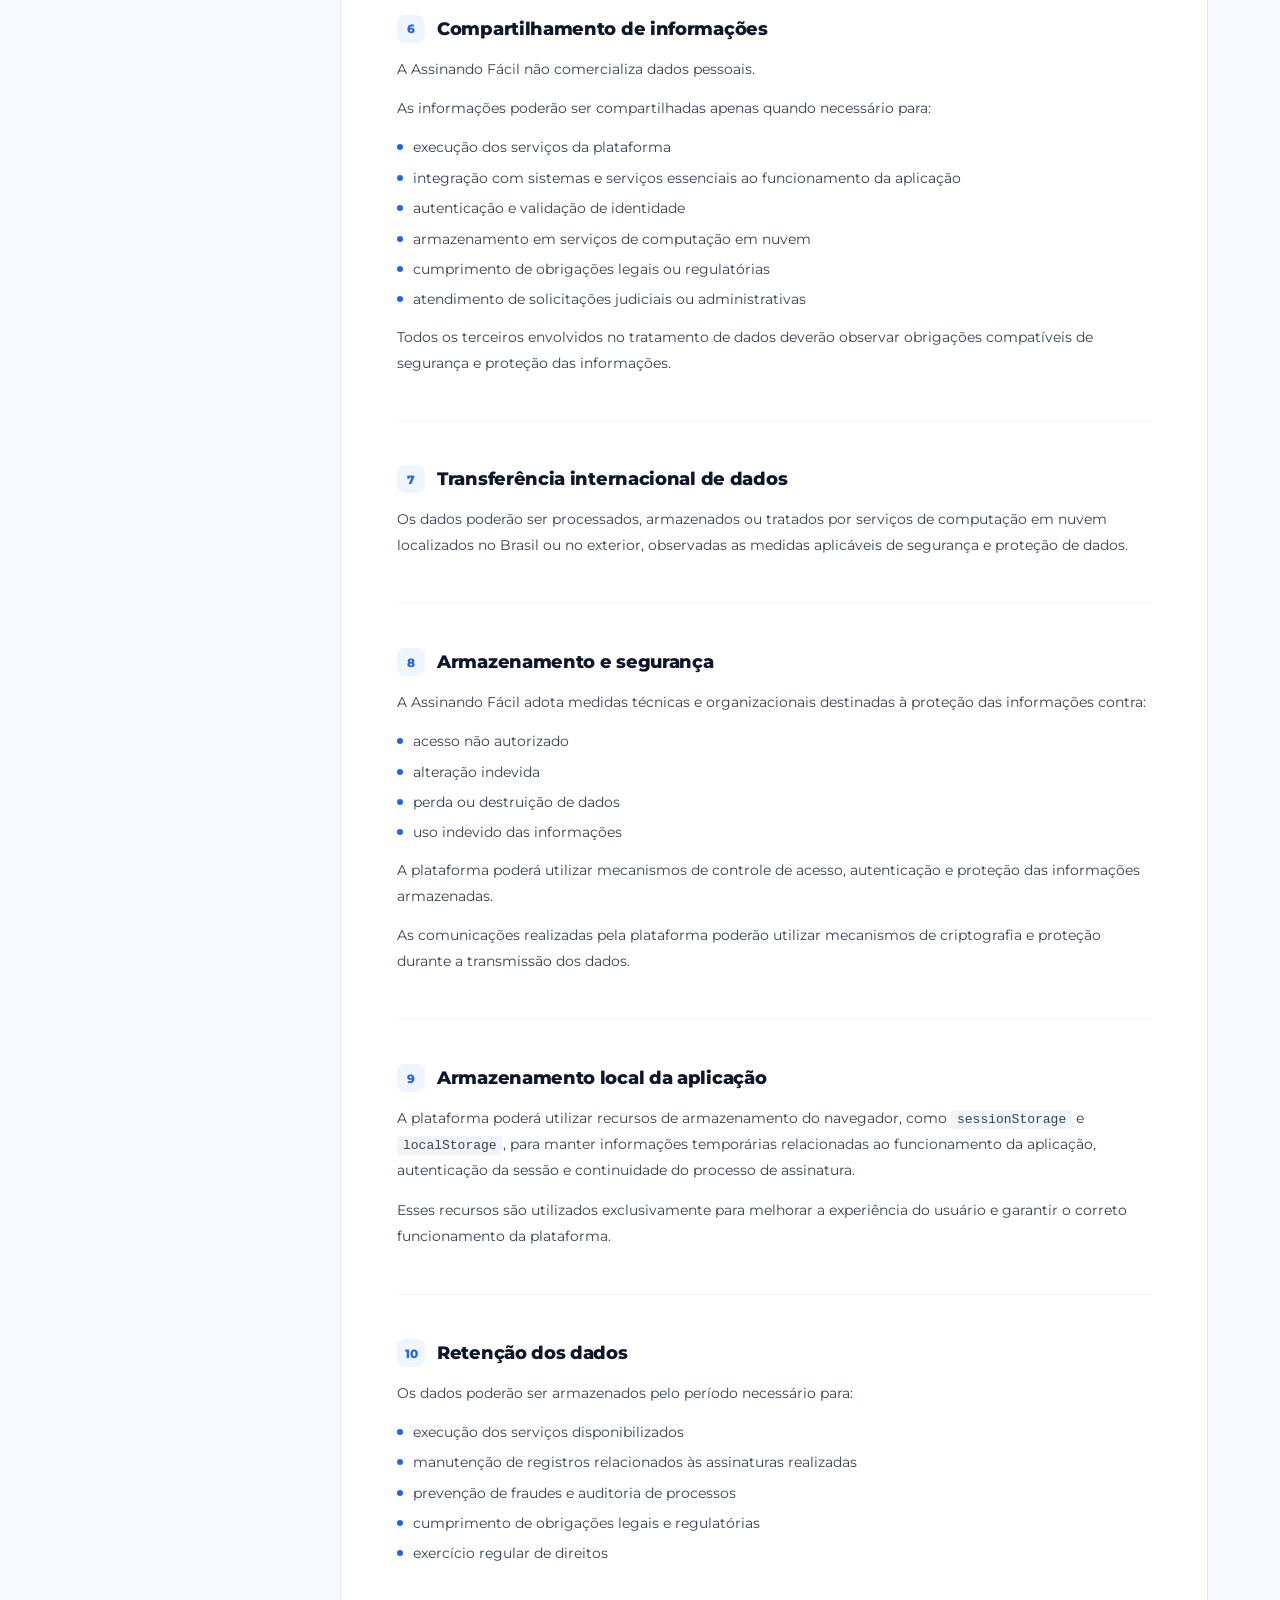
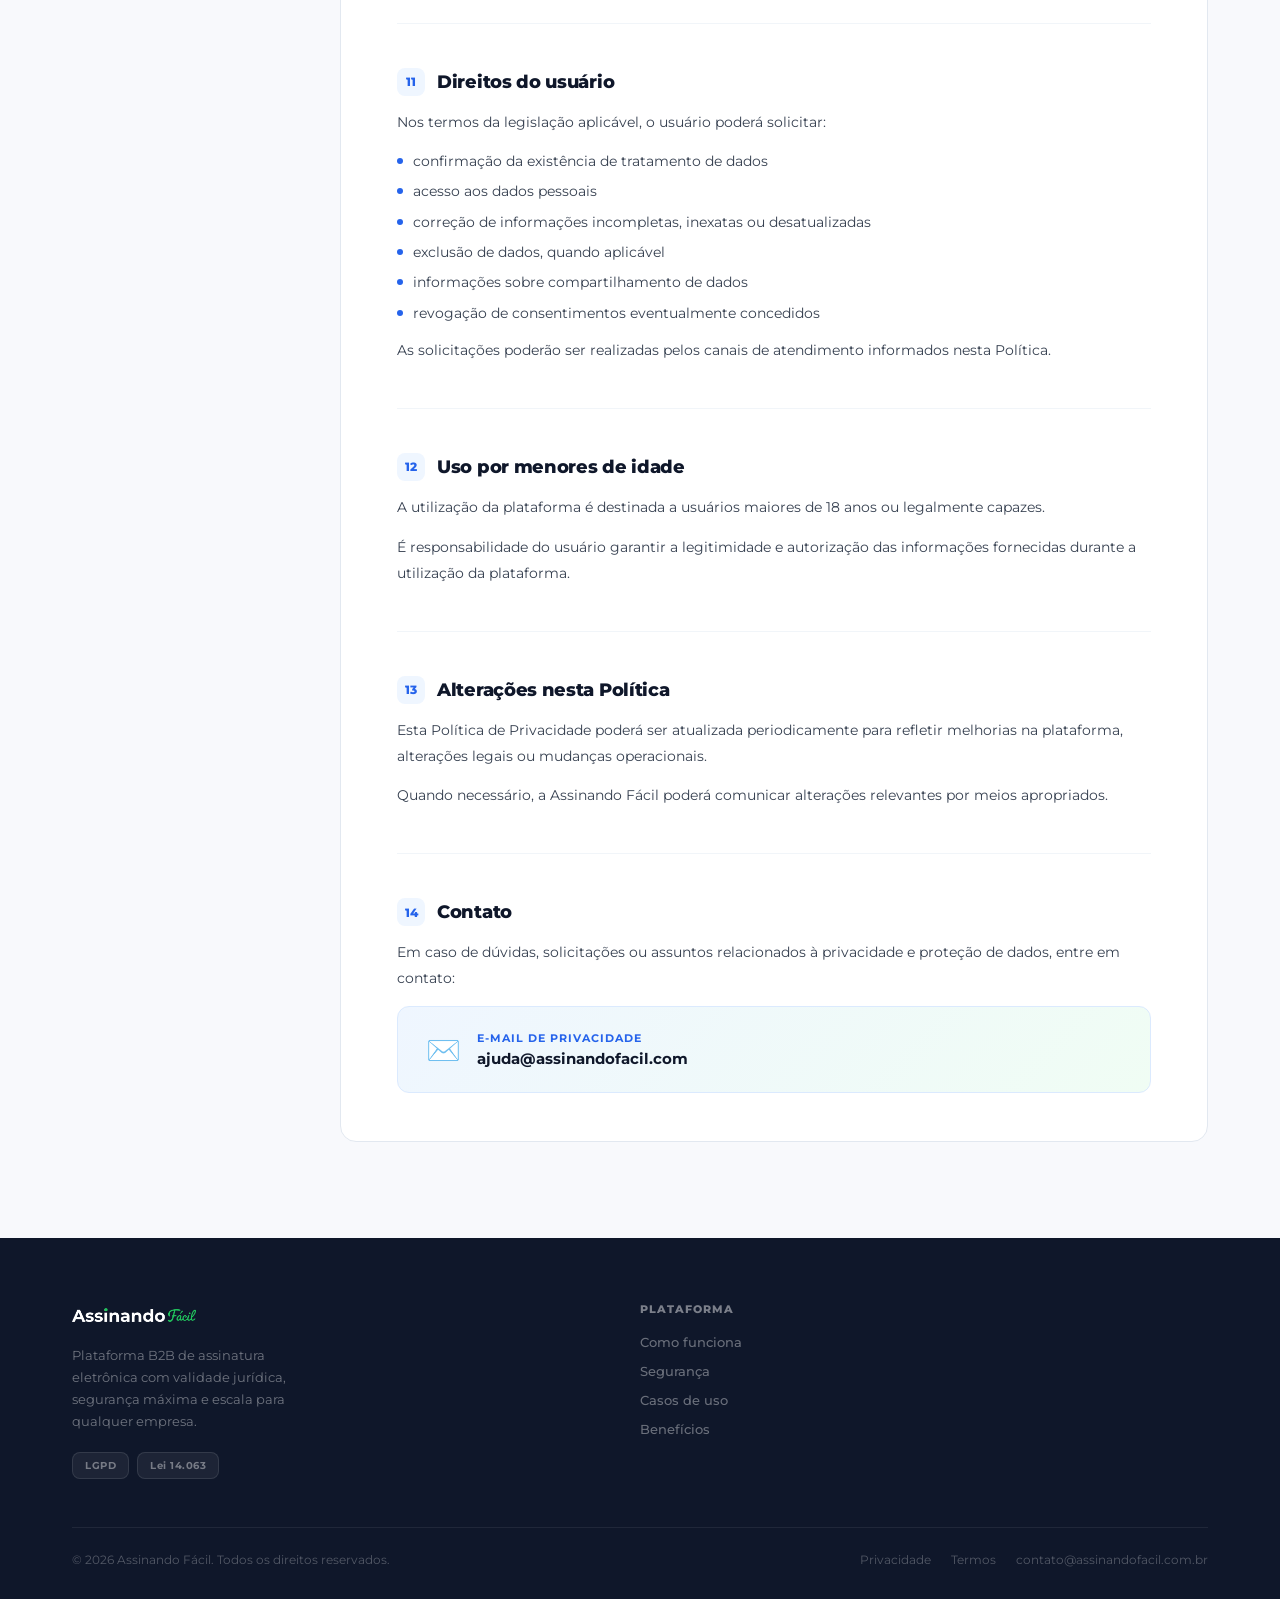
==== commit 35ade20c: "Update Privacy Policy: Revise sections for clarity and compliance, add definitions, and restructure " ====
--- a/politica-de-privacidade/index.html
+++ b/politica-de-privacidade/index.html
@@ -80,29 +80,48 @@
       <aside class="legal-index">
         <div class="legal-index-title">Índice</div>
         <ul class="legal-index-list">
-          <li><a href="#sobre">1. Sobre a Assinando Fácil</a></li>
-          <li><a href="#dados-coletados">2. Dados coletados</a></li>
-          <li><a href="#finalidade">3. Finalidade do uso</a></li>
-          <li><a href="#compartilhamento">4. Compartilhamento</a></li>
-          <li><a href="#seguranca">5. Armazenamento e segurança</a></li>
-          <li><a href="#armazenamento-local">6. Armazenamento local</a></li>
-          <li><a href="#retencao">7. Retenção dos dados</a></li>
-          <li><a href="#direitos">8. Direitos do usuário</a></li>
-          <li><a href="#alteracoes">9. Alterações nesta Política</a></li>
-          <li><a href="#contato">10. Contato</a></li>
+          <li><a href="#definicoes">1. Definições</a></li>
+          <li><a href="#sobre">2. Sobre a Assinando Fácil</a></li>
+          <li><a href="#dados-coletados">3. Dados coletados</a></li>
+          <li><a href="#finalidade">4. Finalidade do tratamento</a></li>
+          <li><a href="#base-legal">5. Base legal</a></li>
+          <li><a href="#compartilhamento">6. Compartilhamento</a></li>
+          <li><a href="#transferencia">7. Transferência internacional</a></li>
+          <li><a href="#seguranca">8. Armazenamento e segurança</a></li>
+          <li><a href="#armazenamento-local">9. Armazenamento local</a></li>
+          <li><a href="#retencao">10. Retenção dos dados</a></li>
+          <li><a href="#direitos">11. Direitos do usuário</a></li>
+          <li><a href="#menores">12. Uso por menores de idade</a></li>
+          <li><a href="#alteracoes">13. Alterações nesta Política</a></li>
+          <li><a href="#contato">14. Contato</a></li>
         </ul>
       </aside>
 
       <article class="legal-content">
 
         <p class="legal-intro">
-          A Assinando Fácil valoriza a privacidade, a segurança e a transparência no tratamento de dados pessoais. Esta Política de Privacidade descreve como os dados são coletados, utilizados, armazenados e protegidos durante a utilização da plataforma.<br><br>
+          A Assinando Fácil valoriza a privacidade, a segurança e a transparência no tratamento de dados pessoais. Esta Política de Privacidade descreve como os dados são coletados, utilizados, armazenados, compartilhados e protegidos durante a utilização da plataforma.<br><br>
           Ao utilizar os serviços da Assinando Fácil, o usuário declara estar ciente das práticas descritas nesta Política.
         </p>
 
+        <div class="legal-section" id="definicoes">
+          <div class="legal-section-header">
+            <div class="legal-section-num">1</div>
+            <h2 class="legal-section-title">Definições</h2>
+          </div>
+          <p>Para os fins desta Política:</p>
+          <ul class="legal-list">
+            <li><strong>"Plataforma"</strong>: ambiente digital da Assinando Fácil destinado à assinatura eletrônica e formalização digital de documentos.</li>
+            <li><strong>"Usuário"</strong>: pessoa física que acessa ou utiliza a plataforma.</li>
+            <li><strong>"Signatário"</strong>: pessoa responsável pela assinatura eletrônica de um documento.</li>
+            <li><strong>"Dados Pessoais"</strong>: informações relacionadas a pessoa natural identificada ou identificável.</li>
+            <li><strong>"Tratamento de Dados"</strong>: qualquer operação realizada com dados pessoais, incluindo coleta, utilização, armazenamento, compartilhamento e exclusão.</li>
+          </ul>
+        </div>
+
         <div class="legal-section" id="sobre">
           <div class="legal-section-header">
-            <div class="legal-section-num">1</div>
+            <div class="legal-section-num">2</div>
             <h2 class="legal-section-title">Sobre a Assinando Fácil</h2>
           </div>
           <p>A Assinando Fácil é uma plataforma de assinatura eletrônica desenvolvida para permitir a formalização digital de documentos de forma simples, segura e rastreável.</p>
@@ -110,10 +129,16 @@
 
         <div class="legal-section" id="dados-coletados">
           <div class="legal-section-header">
-            <div class="legal-section-num">2</div>
+            <div class="legal-section-num">3</div>
             <h2 class="legal-section-title">Dados coletados</h2>
           </div>
           <p>Durante a utilização da plataforma, poderão ser coletadas informações necessárias para viabilizar o processo de assinatura eletrônica, autenticação do usuário e funcionamento da aplicação.</p>
+          <p>Os dados poderão ser:</p>
+          <ul class="legal-list">
+            <li>fornecidos diretamente pelo usuário</li>
+            <li>enviados por clientes integrados à plataforma</li>
+            <li>recebidos de sistemas, plataformas ou serviços de terceiros vinculados ao processo de assinatura ou autenticação</li>
+          </ul>
 
           <p class="legal-subsection-title">Dados de identificação</p>
           <p>Poderão ser coletados os seguintes dados:</p>
@@ -124,7 +149,6 @@
             <li>Número de telefone</li>
             <li>Data de nascimento</li>
           </ul>
-          <p>Parte dessas informações poderá ser fornecida automaticamente por sistemas, plataformas ou serviços de terceiros integrados à Assinando Fácil, conforme necessário para validação de identidade, autenticação ou formalização do processo de assinatura.</p>
 
           <p class="legal-subsection-title">Dados de autenticação e validação</p>
           <p>Para reforçar a segurança do processo de assinatura, poderão ser coletados:</p>
@@ -147,54 +171,87 @@
 
         <div class="legal-section" id="finalidade">
           <div class="legal-section-header">
-            <div class="legal-section-num">3</div>
-            <h2 class="legal-section-title">Finalidade do uso dos dados</h2>
+            <div class="legal-section-num">4</div>
+            <h2 class="legal-section-title">Finalidade do tratamento dos dados</h2>
           </div>
           <p>Os dados coletados poderão ser utilizados para:</p>
           <ul class="legal-list">
             <li>Viabilizar o processo de assinatura eletrônica</li>
             <li>Validar a identidade do usuário</li>
-            <li>Registrar evidências relacionadas à assinatura</li>
-            <li>Garantir segurança e rastreabilidade do processo</li>
+            <li>Registrar evidências relacionadas ao processo de assinatura</li>
+            <li>Garantir segurança, rastreabilidade e integridade do processo</li>
+            <li>Prevenir fraudes e acessos indevidos</li>
+            <li>Manter histórico relacionado às assinaturas realizadas</li>
             <li>Enviar documentos assinados por e-mail</li>
+            <li>Prestar suporte técnico e atendimento</li>
             <li>Melhorar a experiência de utilização da plataforma</li>
-            <li>Cumprir obrigações legais e regulatórias</li>
+            <li>Cumprir obrigações legais, regulatórias e solicitações de autoridades competentes</li>
+            <li>Exercer direitos em processos judiciais, administrativos ou arbitrais</li>
+          </ul>
+          <p>A plataforma poderá registrar evidências relacionadas ao processo de assinatura, incluindo registros de acesso, data, horário e informações vinculadas às etapas realizadas.</p>
+        </div>
+
+        <div class="legal-section" id="base-legal">
+          <div class="legal-section-header">
+            <div class="legal-section-num">5</div>
+            <h2 class="legal-section-title">Base legal para tratamento dos dados</h2>
+          </div>
+          <p>O tratamento de dados pessoais poderá ocorrer com fundamento em:</p>
+          <ul class="legal-list">
+            <li>execução dos serviços disponibilizados pela plataforma</li>
+            <li>cumprimento de obrigações legais e regulatórias</li>
+            <li>prevenção à fraude e garantia da segurança da plataforma</li>
+            <li>exercício regular de direitos</li>
+            <li>consentimento do titular, quando aplicável</li>
+            <li>demais hipóteses previstas na legislação aplicável</li>
           </ul>
         </div>
 
         <div class="legal-section" id="compartilhamento">
           <div class="legal-section-header">
-            <div class="legal-section-num">4</div>
+            <div class="legal-section-num">6</div>
             <h2 class="legal-section-title">Compartilhamento de informações</h2>
           </div>
           <p>A Assinando Fácil não comercializa dados pessoais.</p>
           <p>As informações poderão ser compartilhadas apenas quando necessário para:</p>
           <ul class="legal-list">
-            <li>Execução dos serviços da plataforma</li>
-            <li>Integração com sistemas e serviços essenciais ao funcionamento da aplicação</li>
-            <li>Cumprimento de obrigações legais ou regulatórias</li>
-            <li>Atendimento de solicitações judiciais ou administrativas</li>
-          </ul>
+            <li>execução dos serviços da plataforma</li>
+            <li>integração com sistemas e serviços essenciais ao funcionamento da aplicação</li>
+            <li>autenticação e validação de identidade</li>
+            <li>armazenamento em serviços de computação em nuvem</li>
+            <li>cumprimento de obrigações legais ou regulatórias</li>
+            <li>atendimento de solicitações judiciais ou administrativas</li>
+          </ul>
+          <p>Todos os terceiros envolvidos no tratamento de dados deverão observar obrigações compatíveis de segurança e proteção das informações.</p>
+        </div>
+
+        <div class="legal-section" id="transferencia">
+          <div class="legal-section-header">
+            <div class="legal-section-num">7</div>
+            <h2 class="legal-section-title">Transferência internacional de dados</h2>
+          </div>
+          <p>Os dados poderão ser processados, armazenados ou tratados por serviços de computação em nuvem localizados no Brasil ou no exterior, observadas as medidas aplicáveis de segurança e proteção de dados.</p>
         </div>
 
         <div class="legal-section" id="seguranca">
           <div class="legal-section-header">
-            <div class="legal-section-num">5</div>
+            <div class="legal-section-num">8</div>
             <h2 class="legal-section-title">Armazenamento e segurança</h2>
           </div>
           <p>A Assinando Fácil adota medidas técnicas e organizacionais destinadas à proteção das informações contra:</p>
           <ul class="legal-list">
-            <li>Acesso não autorizado</li>
-            <li>Alteração indevida</li>
-            <li>Perda ou destruição de dados</li>
-            <li>Uso indevido das informações</li>
-          </ul>
-          <p>As comunicações realizadas pela plataforma poderão utilizar mecanismos de proteção e criptografia durante a transmissão dos dados.</p>
+            <li>acesso não autorizado</li>
+            <li>alteração indevida</li>
+            <li>perda ou destruição de dados</li>
+            <li>uso indevido das informações</li>
+          </ul>
+          <p>A plataforma poderá utilizar mecanismos de controle de acesso, autenticação e proteção das informações armazenadas.</p>
+          <p>As comunicações realizadas pela plataforma poderão utilizar mecanismos de criptografia e proteção durante a transmissão dos dados.</p>
         </div>
 
         <div class="legal-section" id="armazenamento-local">
           <div class="legal-section-header">
-            <div class="legal-section-num">6</div>
+            <div class="legal-section-num">9</div>
             <h2 class="legal-section-title">Armazenamento local da aplicação</h2>
           </div>
           <p>A plataforma poderá utilizar recursos de armazenamento do navegador, como <code class="legal-code">sessionStorage</code> e <code class="legal-code">localStorage</code>, para manter informações temporárias relacionadas ao funcionamento da aplicação, autenticação da sessão e continuidade do processo de assinatura.</p>
@@ -203,46 +260,57 @@
 
         <div class="legal-section" id="retencao">
           <div class="legal-section-header">
-            <div class="legal-section-num">7</div>
+            <div class="legal-section-num">10</div>
             <h2 class="legal-section-title">Retenção dos dados</h2>
           </div>
           <p>Os dados poderão ser armazenados pelo período necessário para:</p>
           <ul class="legal-list">
-            <li>Execução dos serviços disponibilizados</li>
-            <li>Manutenção de registros relacionados às assinaturas realizadas</li>
-            <li>Cumprimento de obrigações legais e regulatórias</li>
-            <li>Prevenção de fraudes e auditoria de processos</li>
+            <li>execução dos serviços disponibilizados</li>
+            <li>manutenção de registros relacionados às assinaturas realizadas</li>
+            <li>prevenção de fraudes e auditoria de processos</li>
+            <li>cumprimento de obrigações legais e regulatórias</li>
+            <li>exercício regular de direitos</li>
           </ul>
         </div>
 
         <div class="legal-section" id="direitos">
           <div class="legal-section-header">
-            <div class="legal-section-num">8</div>
+            <div class="legal-section-num">11</div>
             <h2 class="legal-section-title">Direitos do usuário</h2>
           </div>
           <p>Nos termos da legislação aplicável, o usuário poderá solicitar:</p>
           <ul class="legal-list">
-            <li>Confirmação da existência de tratamento de dados</li>
-            <li>Acesso aos dados pessoais</li>
-            <li>Correção de informações incompletas, inexatas ou desatualizadas</li>
-            <li>Exclusão de dados, quando aplicável</li>
-            <li>Informações sobre compartilhamento de dados</li>
+            <li>confirmação da existência de tratamento de dados</li>
+            <li>acesso aos dados pessoais</li>
+            <li>correção de informações incompletas, inexatas ou desatualizadas</li>
+            <li>exclusão de dados, quando aplicável</li>
+            <li>informações sobre compartilhamento de dados</li>
+            <li>revogação de consentimentos eventualmente concedidos</li>
           </ul>
           <p>As solicitações poderão ser realizadas pelos canais de atendimento informados nesta Política.</p>
         </div>
 
+        <div class="legal-section" id="menores">
+          <div class="legal-section-header">
+            <div class="legal-section-num">12</div>
+            <h2 class="legal-section-title">Uso por menores de idade</h2>
+          </div>
+          <p>A utilização da plataforma é destinada a usuários maiores de 18 anos ou legalmente capazes.</p>
+          <p>É responsabilidade do usuário garantir a legitimidade e autorização das informações fornecidas durante a utilização da plataforma.</p>
+        </div>
+
         <div class="legal-section" id="alteracoes">
           <div class="legal-section-header">
-            <div class="legal-section-num">9</div>
+            <div class="legal-section-num">13</div>
             <h2 class="legal-section-title">Alterações nesta Política</h2>
           </div>
           <p>Esta Política de Privacidade poderá ser atualizada periodicamente para refletir melhorias na plataforma, alterações legais ou mudanças operacionais.</p>
-          <p>Recomendamos a consulta regular deste documento.</p>
+          <p>Quando necessário, a Assinando Fácil poderá comunicar alterações relevantes por meios apropriados.</p>
         </div>
 
         <div class="legal-section" id="contato">
           <div class="legal-section-header">
-            <div class="legal-section-num">10</div>
+            <div class="legal-section-num">14</div>
             <h2 class="legal-section-title">Contato</h2>
           </div>
           <p>Em caso de dúvidas, solicitações ou assuntos relacionados à privacidade e proteção de dados, entre em contato:</p>
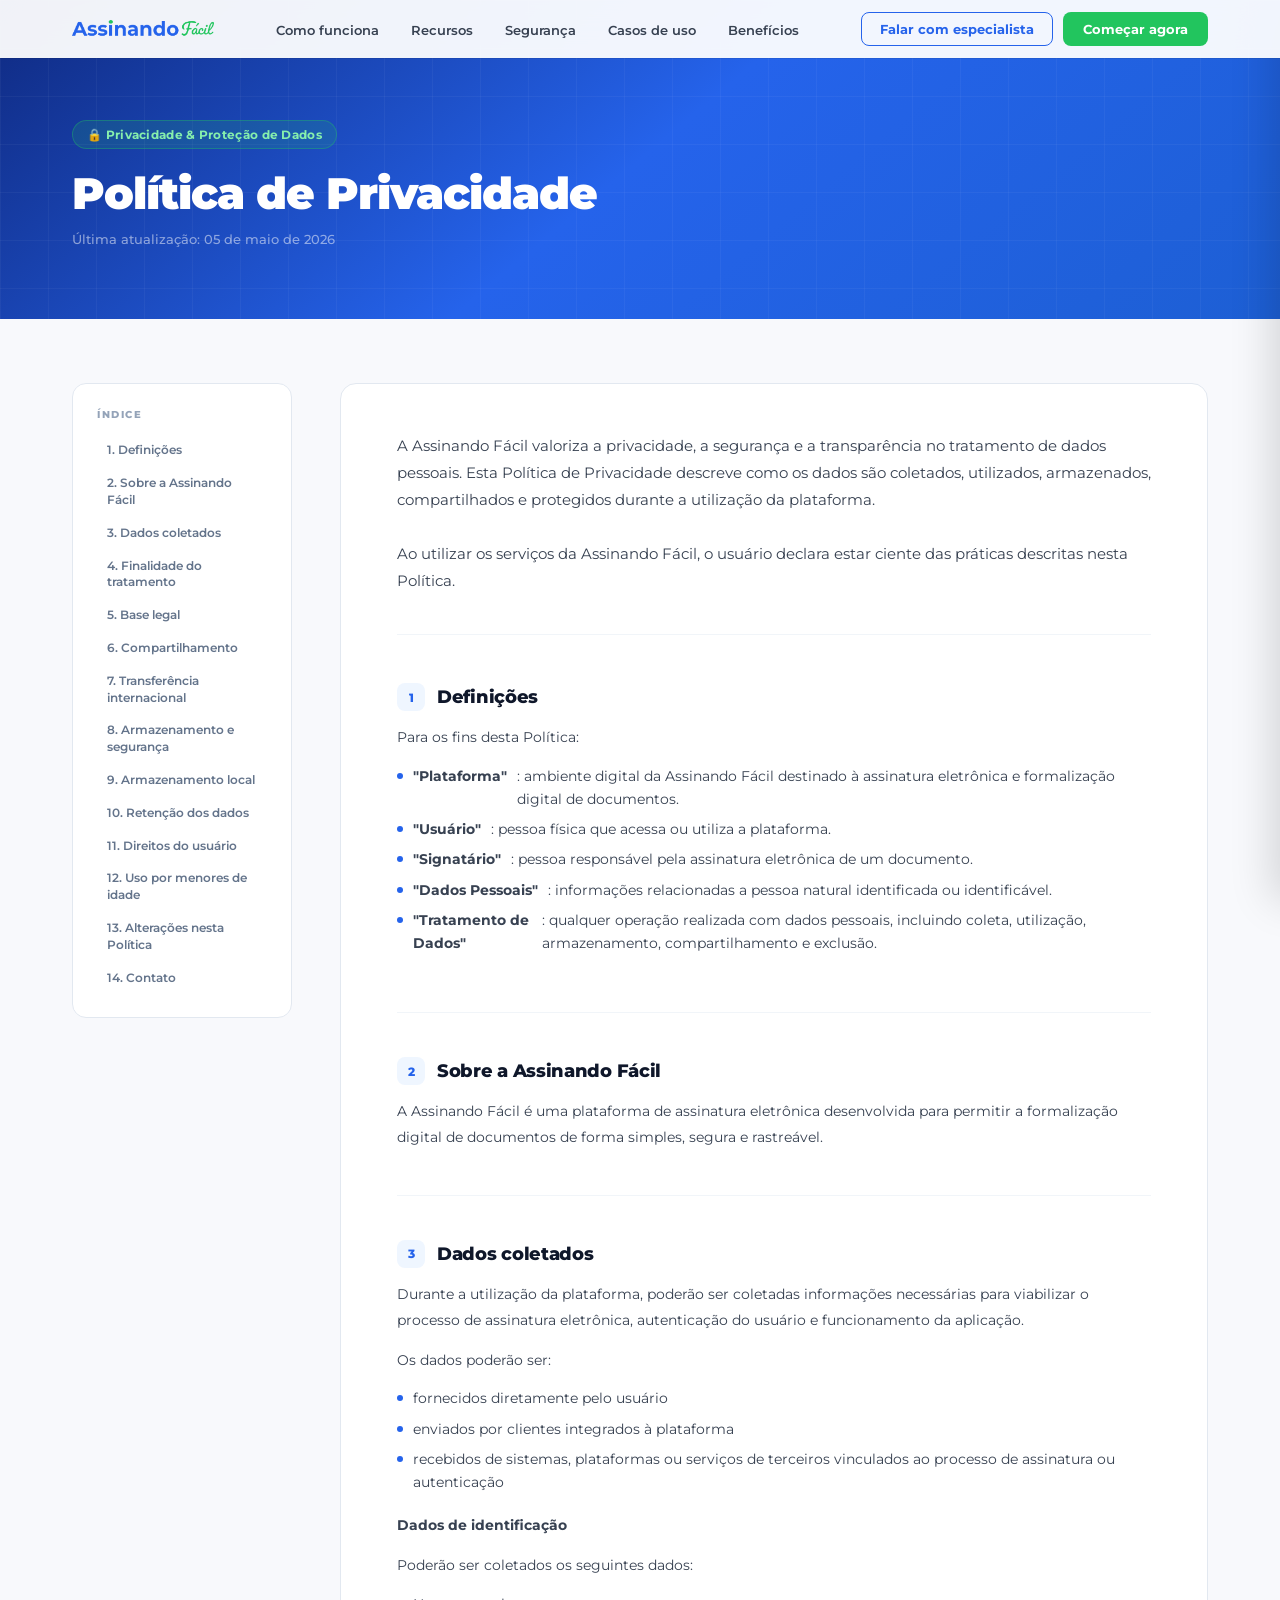
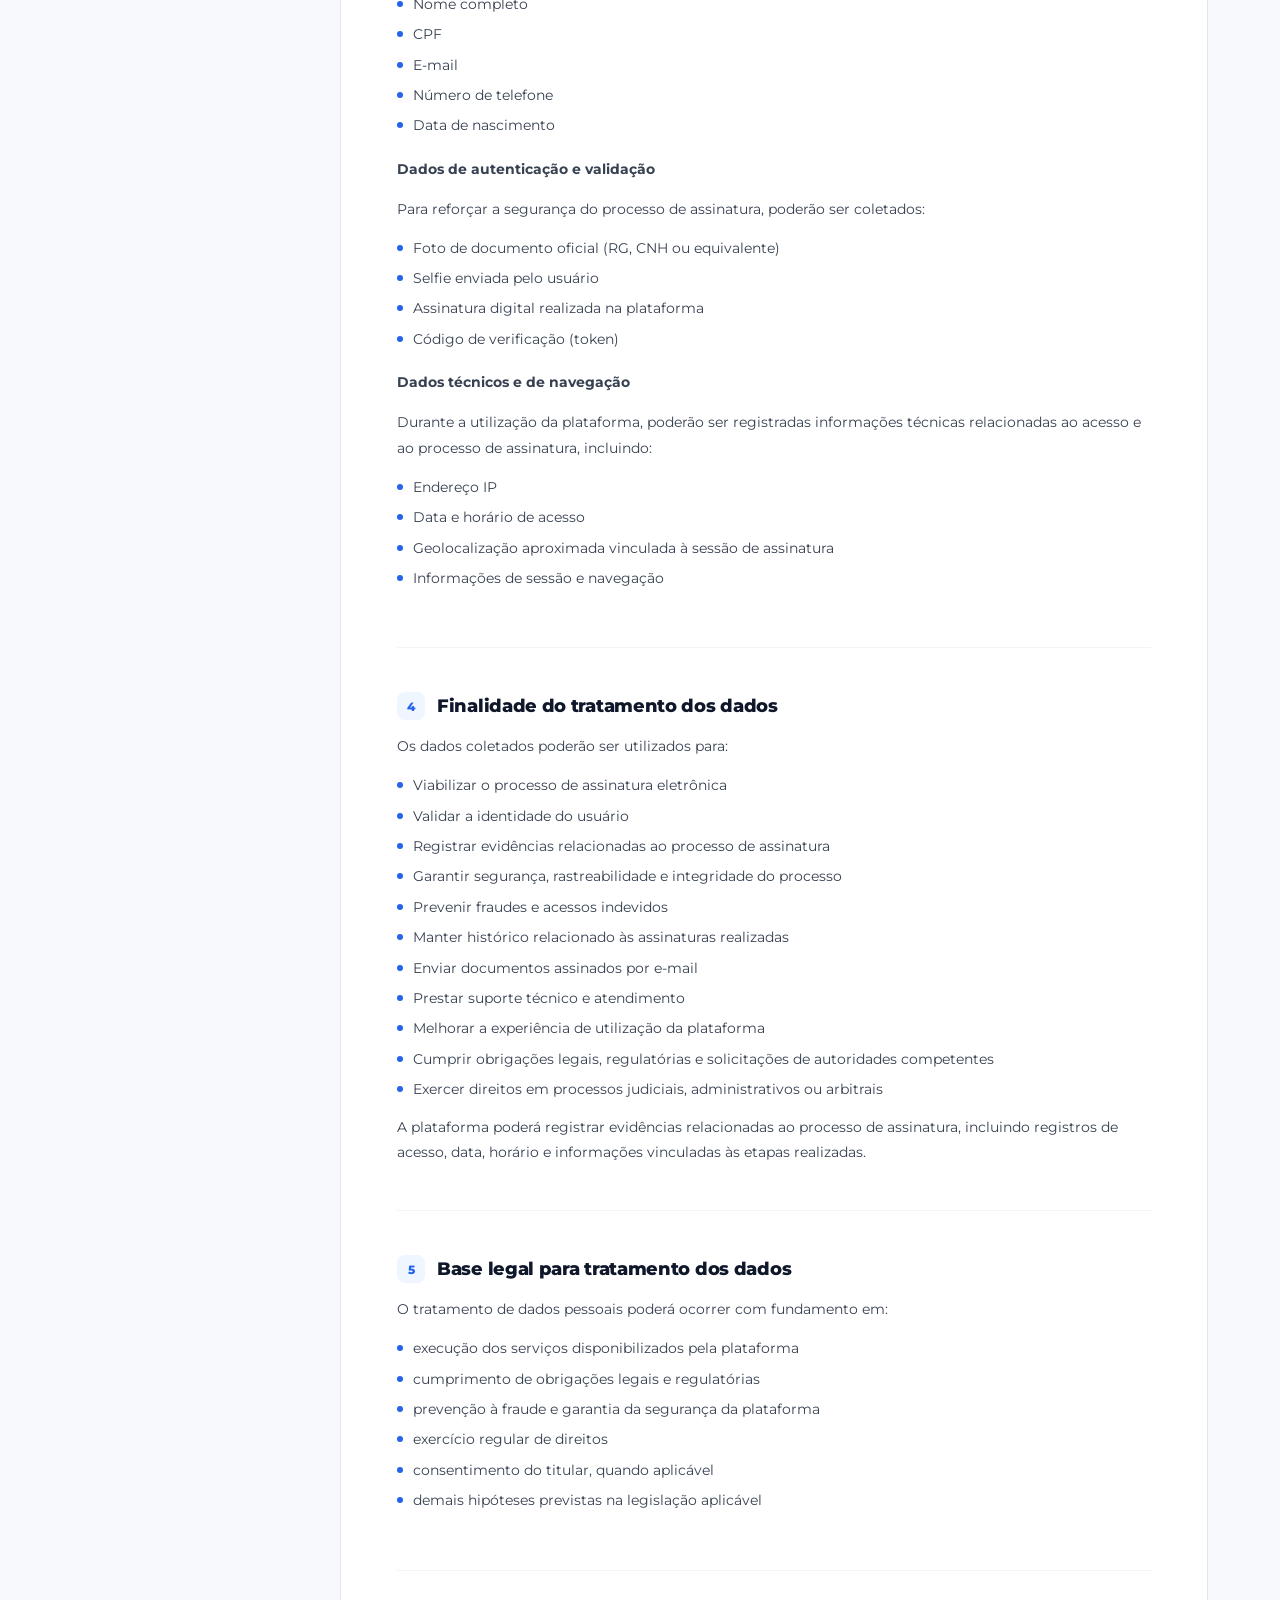
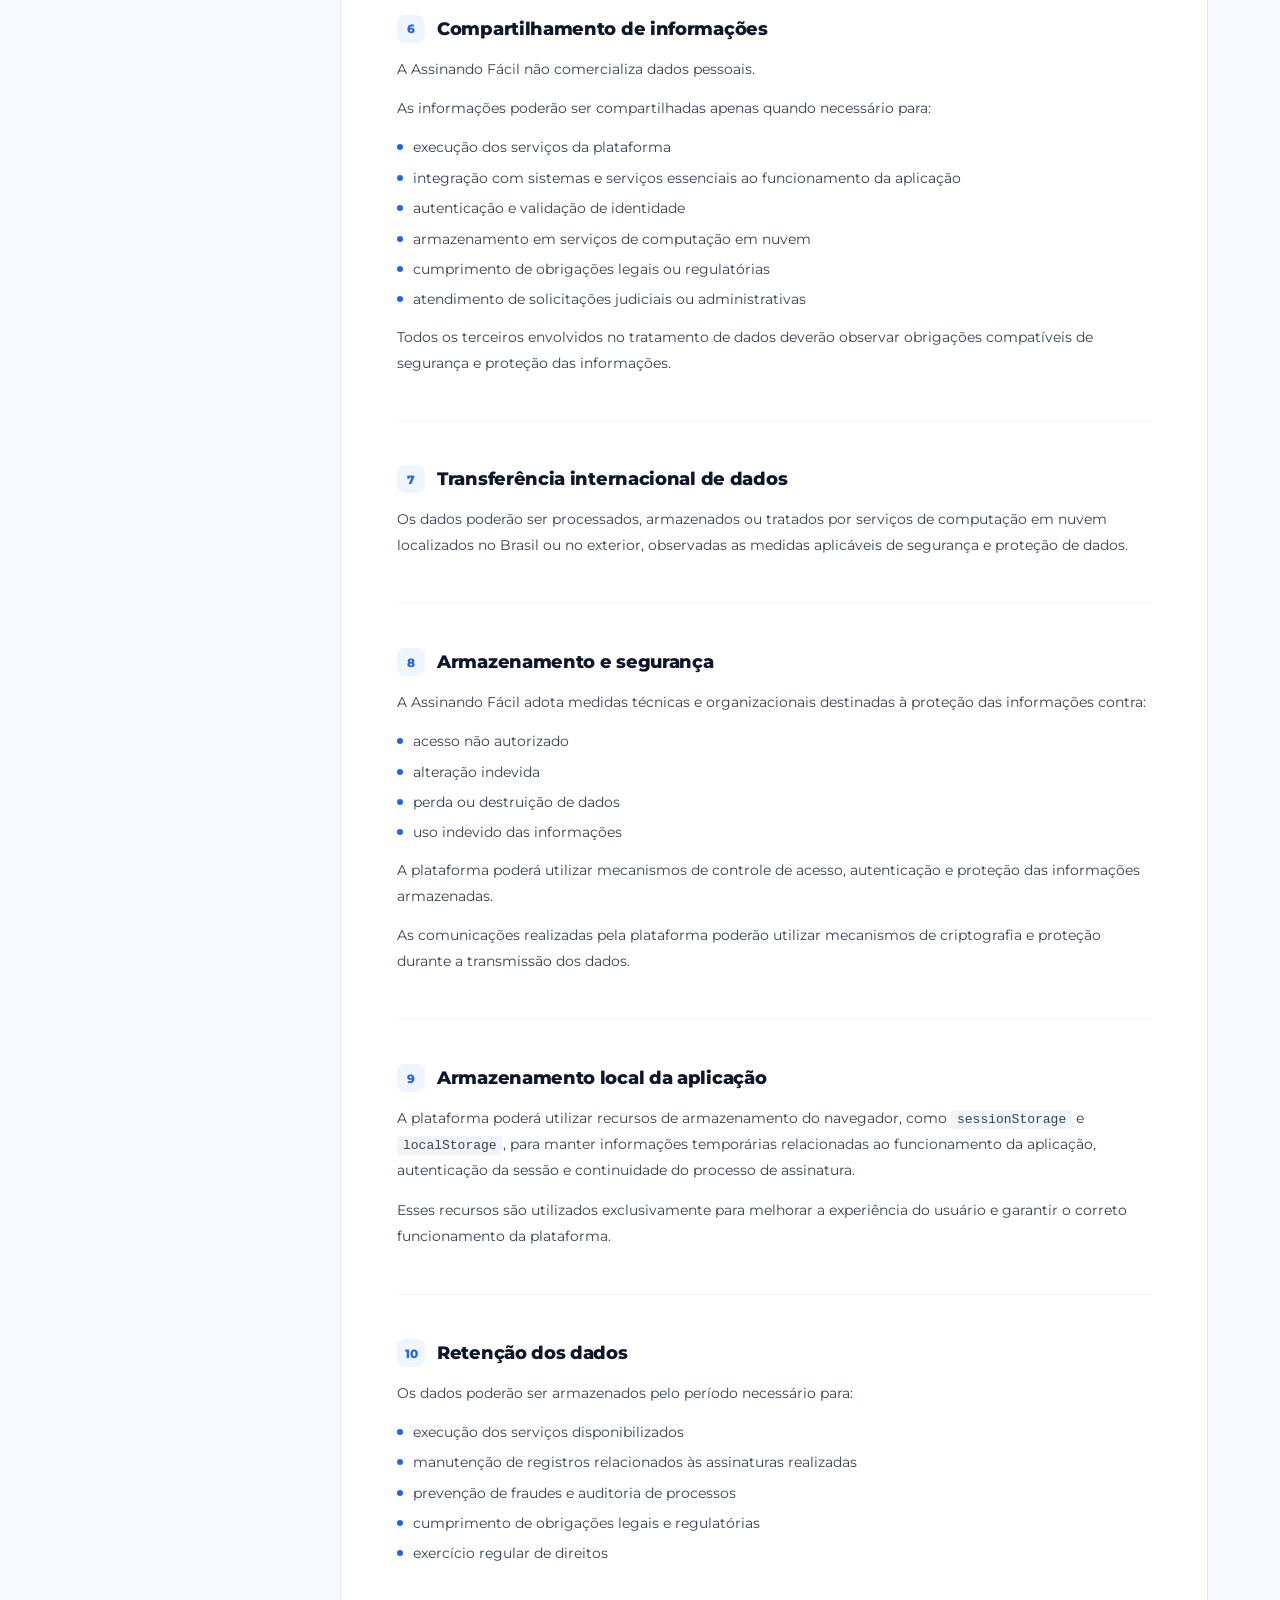
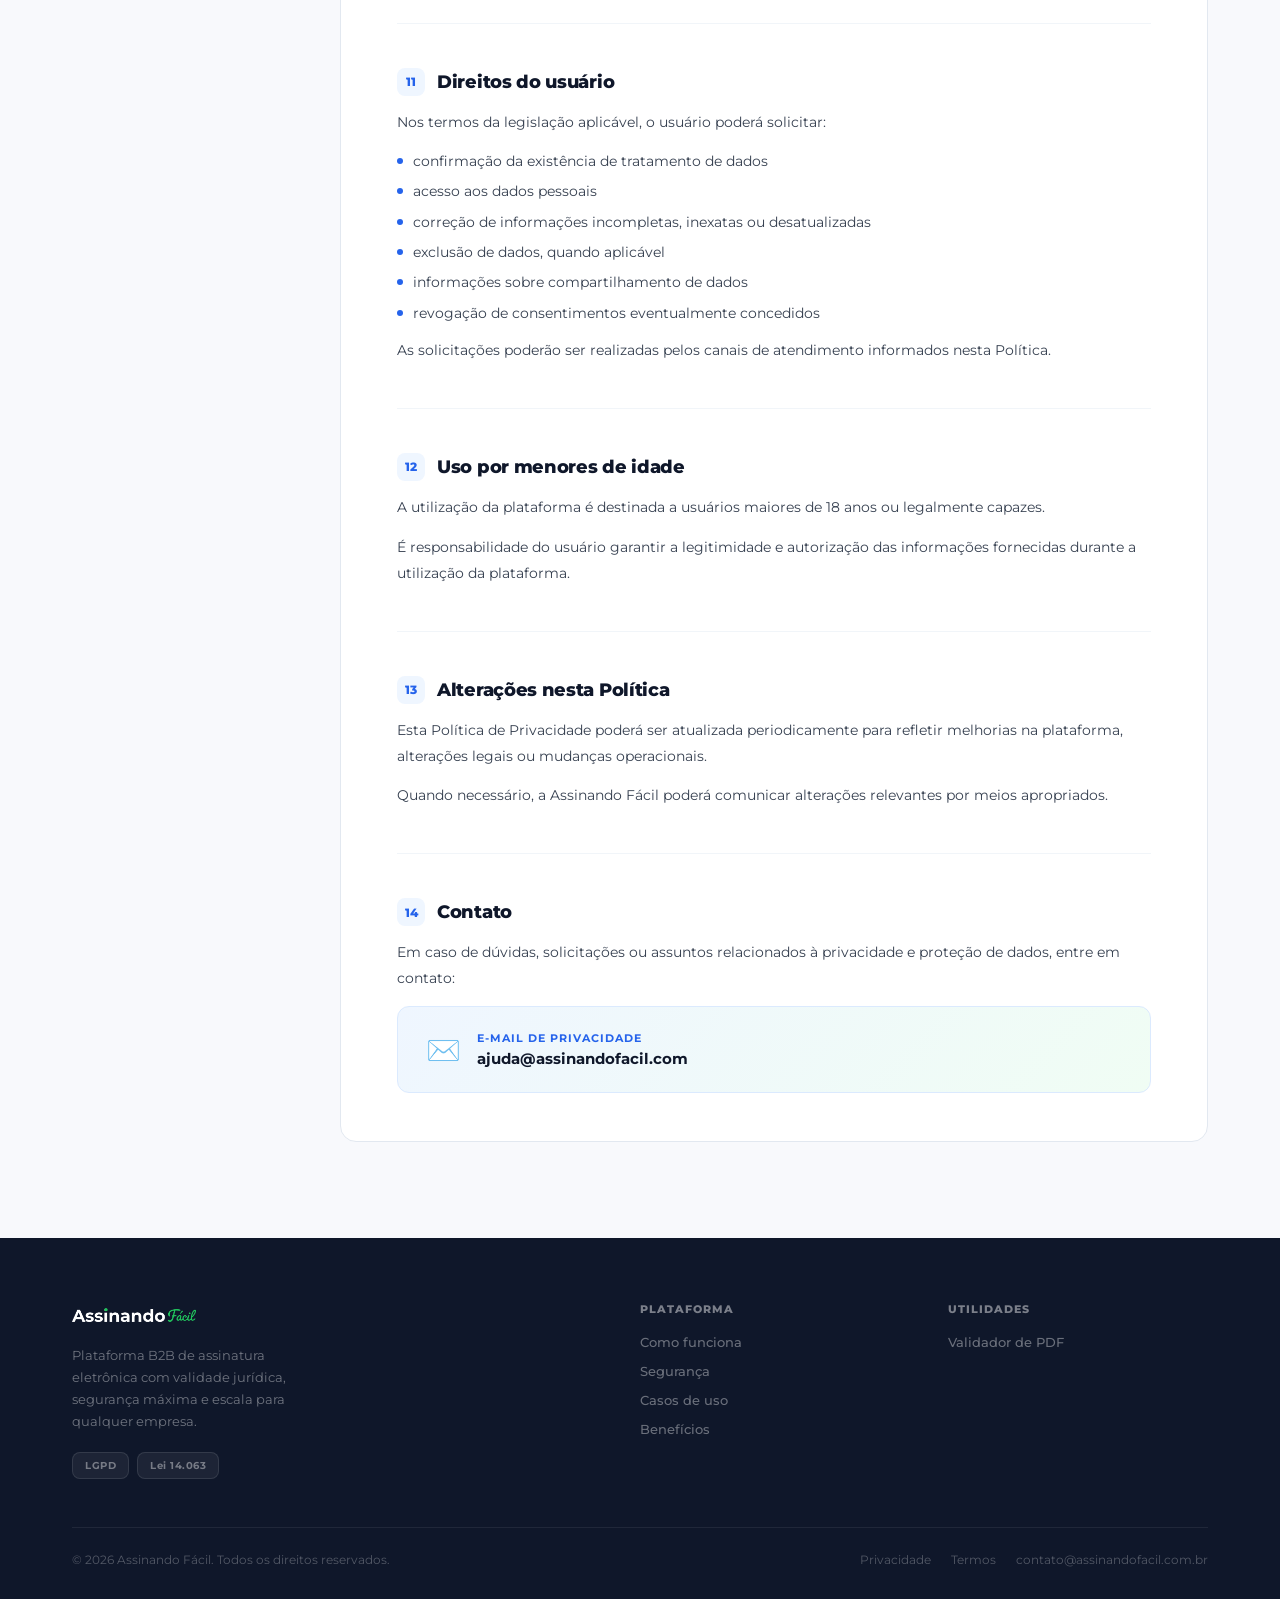
==== commit 0f620fea: "feat: add PDF validator page with upload functionality and reCAPTCHA integration - Created a new HTM" ====
--- a/politica-de-privacidade/index.html
+++ b/politica-de-privacidade/index.html
@@ -349,7 +349,12 @@
           <li><a href="../#benefits">Benefícios</a></li>
         </ul>
       </div>
-      <div></div>
+      <div>
+        <div class="footer-col-title">Utilidades</div>
+        <ul class="footer-links">
+          <li><a href="../validador/">Validador de PDF</a></li>
+        </ul>
+      </div>
     </div>
     <div class="footer-bottom">
       <p class="footer-copy">© 2026 Assinando Fácil. Todos os direitos reservados.</p>
